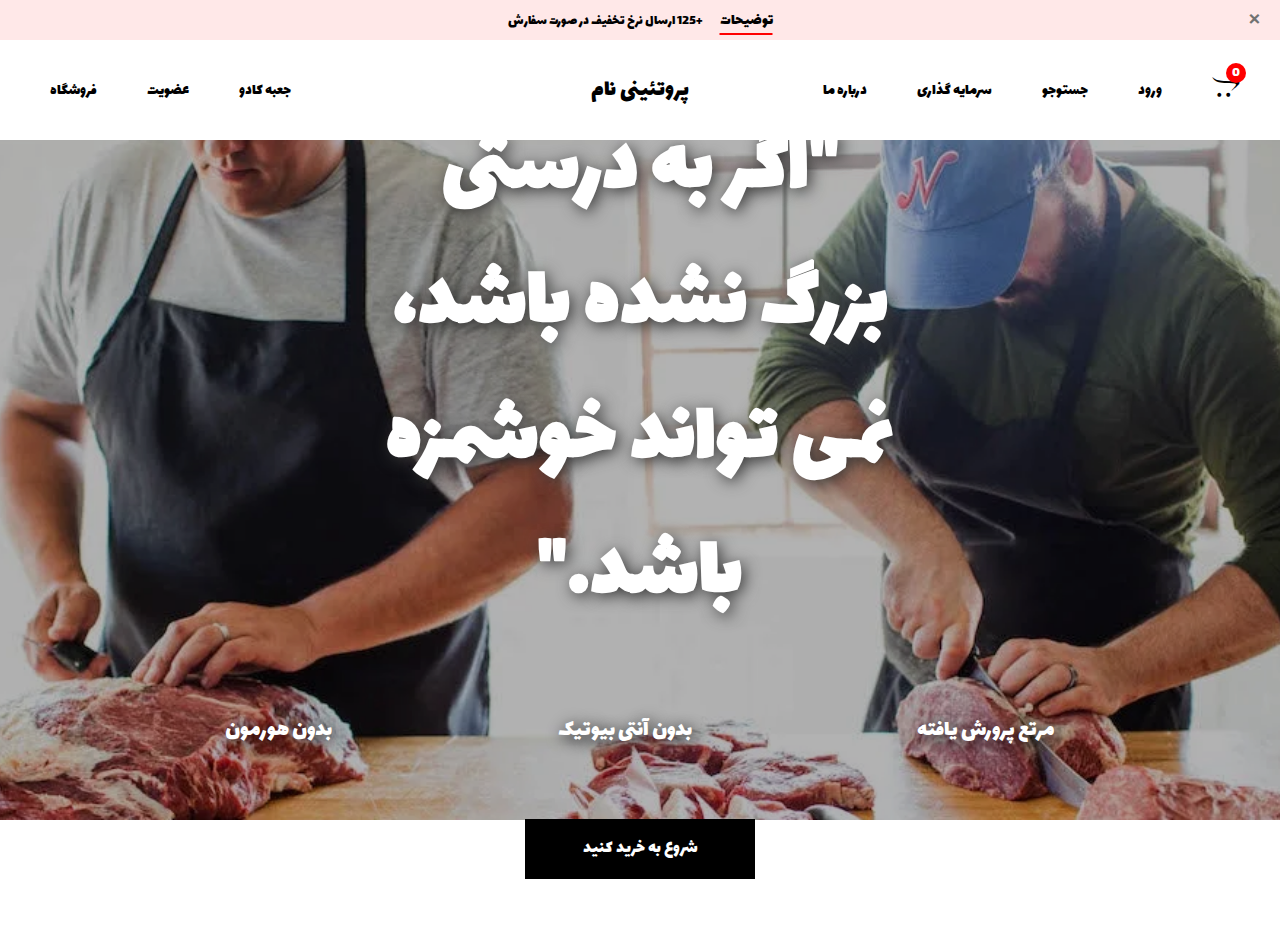
==== index.html @ 8d4c8fa5 "menu update" ====
<!DOCTYPE html>
<html lang="fa" dir="rtl">
<head>
    <meta charset="UTF-8">
    <meta name="viewport" content="width=device-width, initial-scale=1.0">
    <title>Document</title>
    <link rel="stylesheet" href="assest/style.css">
    <link rel="stylesheet" href="https://cdnjs.cloudflare.com/ajax/libs/font-awesome/6.7.2/css/all.min.css" integrity="sha512-Evv84Mr4kqVGRNSgIGL/F/aIDqQb7xQ2vcrdIwxfjThSH8CSR7PBEakCr51Ck+w+/U6swU2Im1vVX0SVk9ABhg==" crossorigin="anonymous" referrerpolicy="no-referrer" />
    <link rel="stylesheet" href="./assest/style-mobile.css">
    <link rel="stylesheet" href="./assest/style-tablet.css">
</head>
<body>
    <div class="side-nav">
        <div class="side-top">
            <div class="search-top">
                <!-- <input id="side-search" type="search" placeholder=""> -->
                <h1 id="search-text">چگونه می توانیم کمک کنیم?</h1>
            </div>
            <div class="search-bottom">
                <p>برای شروع جستجوی خود تایپ کنید</p>
            </div>
        </div>
        <div class="side-bottom">
            <div class="side-title">
                <p>فروشگاه</p>
            </div>
            <div class="side-category">
                <div class="side-category-card">
                    <img src="img/cow.jpg" alt="">
                    <h3>گوشت</h3>
                </div>
                <div class="side-category-card">
                    <img src="img/images.jpg" alt="">
                    <h3>مرغ</h3>
                </div>
                <div class="side-category-card">
                    <img style="width: 50%;height: 55%;" src="img/bold-black-swine-minimalistic-pig-face-icon-vector.jpg" alt="">
                    <h3>گوشت خوک</h3>
                </div>
                <div class="side-category-card">
                    <img style="width: 75%;height: 55%;" src="img/Market_Mobile.webp" alt="">
                    <h3>مغازه</h3>
                </div>
            </div>
            <div class="side-item-parent">
                <div class="side-item">عضویت</div>
                <div class="side-item">جعبه کادو</div>
                <div class="side-item">درباره ما</div>
                <div class="side-item">سرمایه گذاری</div>
                <div class="side-item">داستان ما</div>
                <div style="margin-bottom: 60px;" class="side-item">ورود</div>
            </div>
        </div>
    </div>
    <header>
        <div class="header-close">
            &times;
        </div>
        <div class="header-text">
            <p><span class="header-detail">توضیحات</span> &nbsp;  +125 ارسال نرخ تخفیف در صورت سفارش </p>
        </div>
    </header>
    <nav>
        <ul class="nav-item-parent nav-right">
            <li class=" nav-right-item nav-icon">
                <div class="cart-circle">
                    <p class="cart-item-numb">0</p>
                </div>
                <i class="fa-brands fa-opencart"></i>
            </li>
            <li class="nav-item nav-right-item">ورود</li>
            <li class="nav-item nav-right-item">جستوجو</li>
            <li class="nav-item nav-right-item">سرمایه گذاری</li>
            <li class="nav-item nav-right-item">درباره ما</li>
        </ul>
        <ul class="nav-item-parent nav-center">
            <li>
                <h2>
                    <a id="nav-logo" href="#">پروتئینی نام</a>
                </h2>
            </li>
        </ul>
        <ul class="nav-item-parent nav-left">
            <li class="nav-item nav-left-item">جعبه کادو</li>
            <li class="nav-item nav-left-item">عضویت</li>
            <li class="nav-item nav-left-item">فروشگاه</li>
            <li class="nav-bar">
                <i class="open-bar fa-solid fa-bars"></i>
                <i class="close-bar fa-solid fa-xmark"></i>
            </li>
        </ul>
    </nav>
    <main>
        <section class="main-page">
            <div class="main-background">
                <img id="main-img" src="img/main.png" alt="">
            </div>
            <div class="main-text">
                <div class="main-title">
                    <h1>
                        "اگر به درستی بزرگ نشده باشد، نمی تواند خوشمزه باشد."
                    </h1>
                </div>
                <div class="main-detail">
                    <p>مرتع پرورش یافته</p>
                    <p>بدون آنتی بیوتیک</p>
                    <p>بدون هورمون</p>
                </div>
                <div class="main-button">
                    <button id="main-btn" type="button">شروع به خرید کنید</button>
                </div>
            </div>
        </section>
    </main>

    <script src="assest/script.js"></script>
</body>
</html>
---- assest/style.css ----
@font-face{
    font-family: b-yekan;
    src: url(../Lalezar-Font/TTF/Lalezar-Regular.ttf);
}
:root{
    --back-color:#fff;
    --black-color:#000;
    --dark-text:#333;
    --gray-color:#727272;
}
*{
    padding: 0;
    margin: 0;
    box-sizing: border-box;
    font-family: b-yekan;
}
header{
    width: 100%;
    background-color: #ffe8e8;
    height: 40px;
    display: flex;
    /* justify-content: center; */
    align-items: center;
    position: relative;
    position: fixed;
    z-index: 999999;
}
.header-text{
    position: absolute;
    left: 50%;  
    translate: -50%;
    
    /* display: flex;
    gap: 50px; */
}
.header-text p{
    font-size: 14px;
    color: var(--black-color);
}
.header-detail{
    height: 100%;
    border-bottom: 2px solid #ff0000;
    cursor: pointer;
    font-size: 16px;
    margin-left: 10px;
}
.header-close{
    position: absolute;
    right: 20px;
    cursor: pointer;
    font-size: 22px;
    color: var(--gray-color);
}
nav{
    display: flex;
    /* justify-content: space-between; */
    align-items: center;
    height: 100px;
    width: 100%;
    background-color: var(--back-color);
    /* padding: 0 50px; */
    position: relative;
    /* background-color: #000; */
    position: fixed;
    margin-top: 40px;
    z-index: 99999;
}
li{
    list-style: none;
}
a{
    text-decoration: none;
}
.nav-item-parent{
    display: flex;
    gap: 50px;
    align-items: center;
}
.nav-right{
    position: absolute;
    right: 40px;
}
.nav-icon{
    font-size: 22px;
    position: relative;
}
#nav-logo{
    color: #000;
    font-weight: 400;
}
.nav-left{
    position: absolute;
    left: 50px;
}
.nav-center{
    position: absolute;
    left: 50%;
    transform: translateX(-50%);
}
.nav-item{
    cursor: pointer;
    transition: all .2s;
}
.nav-item:hover{
    color: var(--gray-color);
}
.cart-circle{
    width: 20px;
    height: 20px;
    border-radius: 50%;
    background-color: #ff0000;
    position: absolute;
    top: -10px;
    right: -6px;
    /* position: relative; */
    color: var(--back-color);
    font-size: 14px;
}
.cart-item-numb{
    position: absolute;
    top: 50%;
    left: 50%;
    translate: -50% -50%;
}
.nav-bar{
    display: none;
}
main{
    width: 100%;
    position: relative;
    top: 140px;
}
main.active{
    display: none;
}
.main-page{
    width: 100%;
    height: 700px;
    position: relative;
    display: flex;
    justify-content: center;
    align-items: center;
    /* height: 100%; */
}
.main-background{
    width: 100%;
    height: 800px;
    position: absolute;
    top: 0;
    z-index: -1;
}
#main-img{
    width: 100%;
    height: 85%;
    object-fit: cover;
    filter: brightness(70%);
}
.main-text{
    display: flex;
    flex-direction: column;
    gap: 70px;
    /* height: 100%; */
    width: 100%;
    align-items: center;
    justify-content: center;
    /* background-color: #000; */
    /* position: absolute;
    top: 50%;
    left: 50%;
    translate: -50% -50%; */
    color: var(--back-color);
    
}
.main-title{
    font-size: 43px;
    width: 40%;
    text-align: center;
    text-shadow : 3px 3px 16px #383838;
}
.main-detail{
    display: flex;
    width: 100%;
    justify-content: space-evenly;
    font-size: 23px;
}
.main-detail p{
    text-shadow : 3px 3px 16px #000;
}
#main-btn{
    width: 230px;
    height: 60px;
    font-size: 18px;
    color: var(--back-color);
    background-color: var(--black-color);
    border: none;
    cursor: pointer;
    transition: all .4s;
}
#main-btn:hover{
    background-color: var(--back-color);
    color: var(--black-color);
    border: 1px solid var(--black-color);
}
.side-nav{
    display: none;
}
.ss{
    height: 1000px;
    width: 100%;
    background-color: #000;
}
---- assest/style-mobile.css ----
:root{
    --back-color:#fff;
    --black-color:#000;
    --dark-text:#333;
    --gray-color:#727272;
}
@media(max-width:768px){
    nav{
        height: 60px !important;
        margin-top: 30px;  
    }
    .nav-item{
        display: none;
    }
    .nav-right{
        right: 20px;
    }
    .nav-left{
        left: 20px;
    }
    .nav-bar{
        font-size: 22px;
        display: block;
    }
    .close-bar{
        display: none;
    }
    .close-bar.active{
        display: block;
    }
    .open-bar.active{
        display: none;
    }
    header{
        height: 30px;
    }
    .header-close{
        display: none;
    }
    .header-text{
        width: 100%;
        display: flex;
        justify-content: center;
    }
    .header-text p{
        font-size: 12px;
    }
    .header-detail{
        font-size: 14px;
    }
    main{
        top: 90px !important;
    }
    .main-text{
        gap: 20px !important;
    }
    .main-title{
        font-size: 28px !important;
        width: 90%;
    }
    .main-detail{
        font-size: 18px;
        flex-direction: column;
        align-items: center;
        gap: 30px;
    }
    .main-page{
        height: 550px !important;
    }
    .main-background{
        height: 700px !important;
    }
    #main-btn{
        width: 320px;
    }
    .side-nav{
        display: flex;
        flex-direction: column;
        width: 100%;
        /* height: 100px; */
        background-color: var(--back-color);
        position: absolute;
        top: 90px;
        left: 0;
        z-index: 99999;
        align-items: center;
        overflow: auto;
        animation: side-nav-animation .7s ease-in-out;
        display: none;
    }
    .side-nav.active{
        display: flex;
    }
    @keyframes side-nav-animation {
        from{
            left: -100%;
            opacity: 0;
        }
    }
    .side-top{
        height: 100px;
        width: 100%;
        display: flex;
        flex-direction: column;
        align-items: center;
        background-color:  #fef4f4;
        /* position: relative; */
        padding-bottom: 10px;
    }
    .search-top{
        /* position: relative; */
        height: 100%;
        width: 100%;
        display: flex;
        flex-direction: column;
        justify-content: center;
        align-items: center;
    }
    #search-text{
        color: #ff0000;
        font-size: 28px;
    }
    #side-search{
        width: 100%;
        /* position: absolute; */
        height: 35px;
        padding: 0 20px;
        background-color: transparent;
        border: 1px solid #ddcbcb;
        border-radius: 10px;
        outline: none;
        /* display: flex;
        justify-content: center; */
        /* color: #ff0000; */
    }
    .side-bottom{
        width: 100%;
        display: flex;
        flex-direction: column;
        align-items: center;
    }
    .side-title{
        width: 100%;
        height: 70px;
        display: flex;
        justify-content: center;
        align-items: center;
    }
    .side-title p:hover{
        color: var(--gray-color);
        transition: all .2s;
    }
    .side-category{
        width: 90%;
        display: flex;
        flex-wrap: wrap;
        gap: 5px;
    }
    .side-category-card{
        width: 49%;
        height: 180px;
        background-color: #fef4f4;
        display: flex;
        flex-direction: column;
        align-items: center;
        justify-content: space-between;
        padding: 20px 0px;
    }
    .side-category-card img{
        width: 100%;
        height: 90%;
        mix-blend-mode: multiply;
    }
    .side-category-card h3{
        color: #ff0000;
    }
    .side-item-parent{
        display: flex;
        flex-direction: column;
        width: 100%;
        align-items: center;
    }
    .side-item{
        width: 100%;
        display: flex;
        justify-content: center;
        align-items: center;
        height: 70px;
        border-bottom: 1px solid #c1c1c1;
        transition: all .3s;
    }
    .side-item:hover{
        color: var(--gray-color);
    }
}
---- assest/style-tablet.css ----
:root{
    --back-color:#fff;
    --black-color:#000;
    --dark-text:#333;
    --gray-color:#727272;
}
@media(max-width:992px){
    .nav-item{
        display: none;
    }
    .nav-right{
        right: 20px;
    }
    .nav-left{
        left: 20px;
    }
    .nav-bar{
        font-size: 22px;
        display: block;
    }
    .close-bar{
        display: none;
    }
    .header-close{
        display: none;
    }
    .header-text{
        width: 100%;
        display: flex;
        justify-content: center;
    }
    nav{
        height: 80px;
        margin-top: 30px;  
    }
    header{
        height: 30px;
    }
    main{
        top: 110px;
    }
    .main-text{
        gap: 40px;
    }
    .main-title{
        font-size: 32px;
        width: 90%;
    }
    .main-detail{
        font-size: 18px;
        flex-direction: column;
        align-items: center;
        gap: 30px;
    }
    .main-page{
        height: 900px;
    }
    .main-background{
        height: 1050px;
    }
}
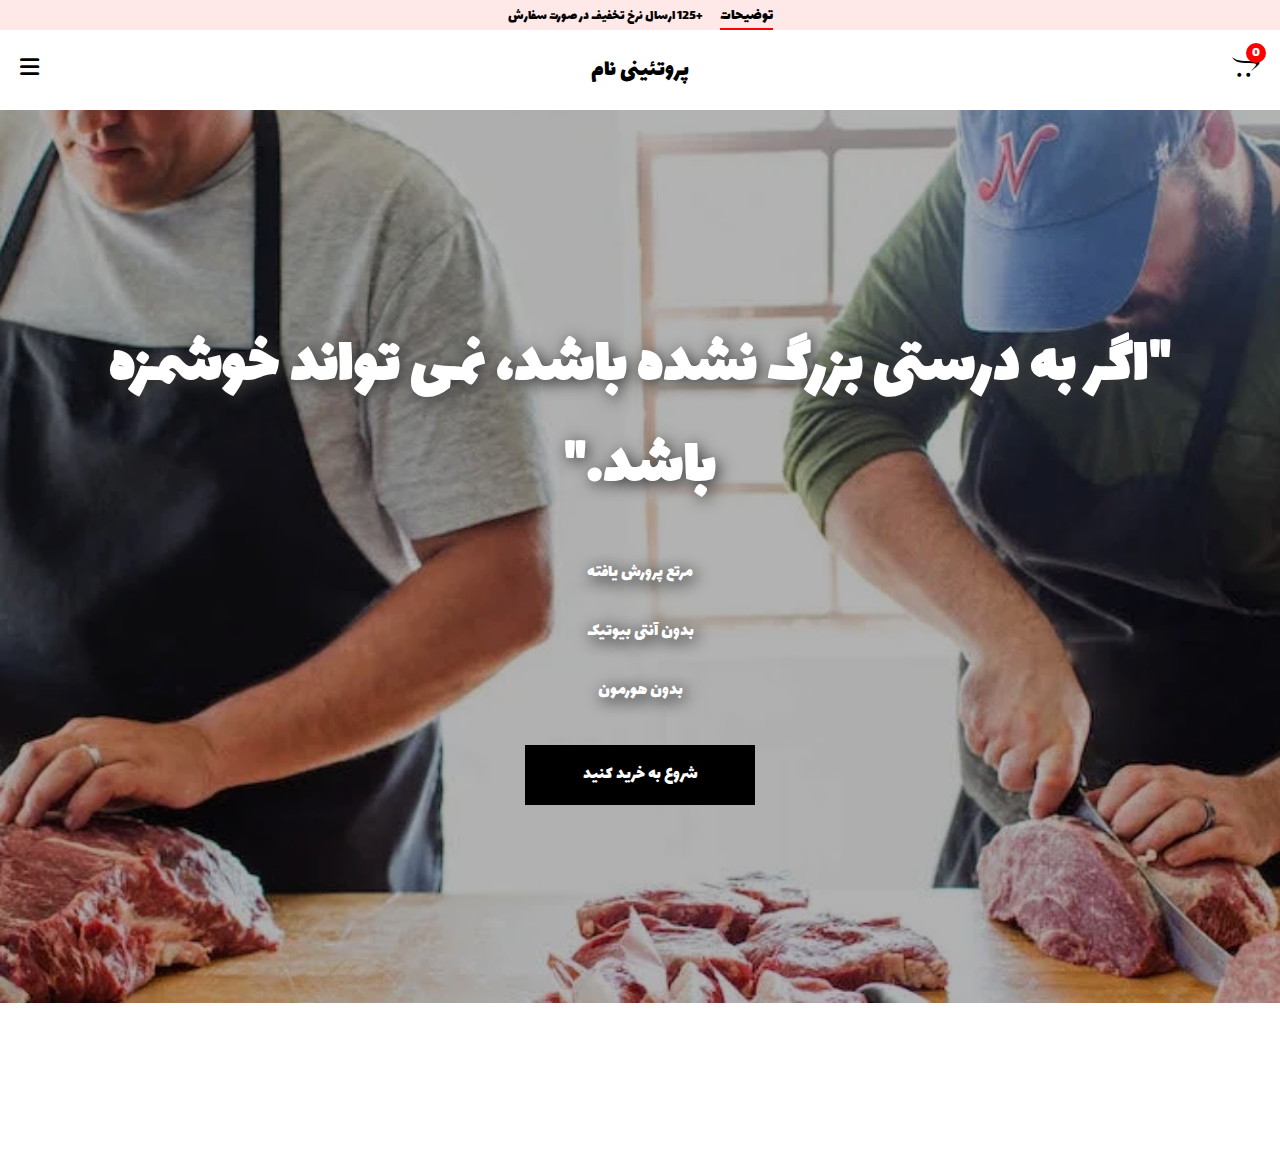
==== commit e9cb84b1: "Update index.html" ====
--- a/index.html
+++ b/index.html
@@ -8,6 +8,7 @@
     <link rel="stylesheet" href="https://cdnjs.cloudflare.com/ajax/libs/font-awesome/6.7.2/css/all.min.css" integrity="sha512-Evv84Mr4kqVGRNSgIGL/F/aIDqQb7xQ2vcrdIwxfjThSH8CSR7PBEakCr51Ck+w+/U6swU2Im1vVX0SVk9ABhg==" crossorigin="anonymous" referrerpolicy="no-referrer" />
     <link rel="stylesheet" href="./assest/style-mobile.css">
     <link rel="stylesheet" href="./assest/style-tablet.css">
+    
 </head>
 <body>
     <div class="side-nav">
@@ -34,11 +35,11 @@
                     <h3>مرغ</h3>
                 </div>
                 <div class="side-category-card">
-                    <img style="width: 50%;height: 55%;" src="img/bold-black-swine-minimalistic-pig-face-icon-vector.jpg" alt="">
+                    <img id="pig-img" src="img/bold-black-swine-minimalistic-pig-face-icon-vector.jpg" alt="">
                     <h3>گوشت خوک</h3>
                 </div>
                 <div class="side-category-card">
-                    <img style="width: 75%;height: 55%;" src="img/Market_Mobile.webp" alt="">
+                    <img id="shop-img" src="img/Market_Mobile.webp" alt="">
                     <h3>مغازه</h3>
                 </div>
             </div>
@@ -114,5 +115,6 @@
     </main>
 
     <script src="assest/script.js"></script>
+    
 </body>
 </html>--- a/assest/style-mobile.css
+++ b/assest/style-mobile.css
@@ -85,18 +85,18 @@
         z-index: 99999;
         align-items: center;
         overflow: auto;
-        animation: side-nav-animation .7s ease-in-out;
+        /* animation: side-nav-animation .7s ease-in-out; */
         display: none;
     }
     .side-nav.active{
         display: flex;
     }
-    @keyframes side-nav-animation {
+    /* @keyframes side-nav-animation {
         from{
             left: -100%;
             opacity: 0;
         }
-    }
+    } */
     .side-top{
         height: 100px;
         width: 100%;
@@ -167,9 +167,17 @@
         padding: 20px 0px;
     }
     .side-category-card img{
-        width: 100%;
-        height: 90%;
+        width: 100% !important;
+        height: 90% !important;
         mix-blend-mode: multiply;
+    }
+    #shop-img{
+        width: 75% !important;
+        height: 55% !important;
+    }
+    #pig-img{
+        width: 50% !important;
+        height: 55% !important;
     }
     .side-category-card h3{
         color: #ff0000;
--- a/assest/style-tablet.css
+++ b/assest/style-tablet.css
@@ -4,7 +4,7 @@
     --dark-text:#333;
     --gray-color:#727272;
 }
-@media(max-width:992px){
+@media(max-width:1280px){
     .nav-item{
         display: none;
     }
@@ -58,4 +58,131 @@
     .main-background{
         height: 1050px;
     }
+    .side-nav{
+        display: flex;
+        flex-direction: column;
+        width: 100%;
+        /* height: 100px; */
+        background-color: var(--back-color);
+        position: absolute;
+        top: 90px;
+        left: 0;
+        z-index: 99999;
+        align-items: center;
+        overflow: auto;
+        /* animation: side-nav-animation .7s ease-in-out; */
+        display: none;
+    }
+    .side-nav.active{
+        display: flex;
+    }
+    /* @keyframes side-nav-animation {
+        from{
+            left: -100%;
+            opacity: 0;
+        }
+    } */
+    .side-top{
+        height: 120px;
+        width: 100%;
+        display: flex;
+        flex-direction: column;
+        align-items: center;
+        background-color:  #fef4f4;
+        /* position: relative; */
+        padding-bottom: 10px;
+    }
+    .search-top{
+        /* position: relative; */
+        height: 100%;
+        width: 100%;
+        display: flex;
+        flex-direction: column;
+        justify-content: center;
+        align-items: center;
+    }
+    #search-text{
+        color: #ff0000;
+        font-size: 28px;
+    }
+    #side-search{
+        width: 100%;
+        /* position: absolute; */
+        height: 35px;
+        padding: 0 20px;
+        background-color: transparent;
+        border: 1px solid #ddcbcb;
+        border-radius: 10px;
+        outline: none;
+        /* display: flex;
+        justify-content: center; */
+        /* color: #ff0000; */
+    }
+    .side-bottom{
+        width: 100%;
+        display: flex;
+        flex-direction: column;
+        align-items: center;
+    }
+    .side-title{
+        width: 100%;
+        height: 70px;
+        display: flex;
+        justify-content: center;
+        align-items: center;
+    }
+    .side-title p:hover{
+        color: var(--gray-color);
+        transition: all .2s;
+    }
+    .side-category{
+        width: 97%;
+        display: flex;
+        flex-wrap: wrap;
+        gap: 5px;
+    }
+    .side-category-card{
+        width: 49%;
+        height: 180px;
+        background-color: #fef4f4;
+        display: flex;
+        flex-direction: column;
+        align-items: center;
+        justify-content: space-between;
+        padding: 20px 0px;
+    }
+    .side-category-card img{
+        width: 40%;
+        height: 85%;
+        mix-blend-mode: multiply;
+    }
+    #shop-img{
+        width: 40%;
+        height: 65%;
+    }
+    #pig-img{
+        width: 20%;
+        height: 55%;
+    }
+    .side-category-card h3{
+        color: #ff0000;
+    }
+    .side-item-parent{
+        display: flex;
+        flex-direction: column;
+        width: 100%;
+        align-items: center;
+    }
+    .side-item{
+        width: 100%;
+        display: flex;
+        justify-content: center;
+        align-items: center;
+        height: 70px;
+        border-bottom: 1px solid #c1c1c1;
+        transition: all .3s;
+    }
+    .side-item:hover{
+        color: var(--gray-color);
+    }
 }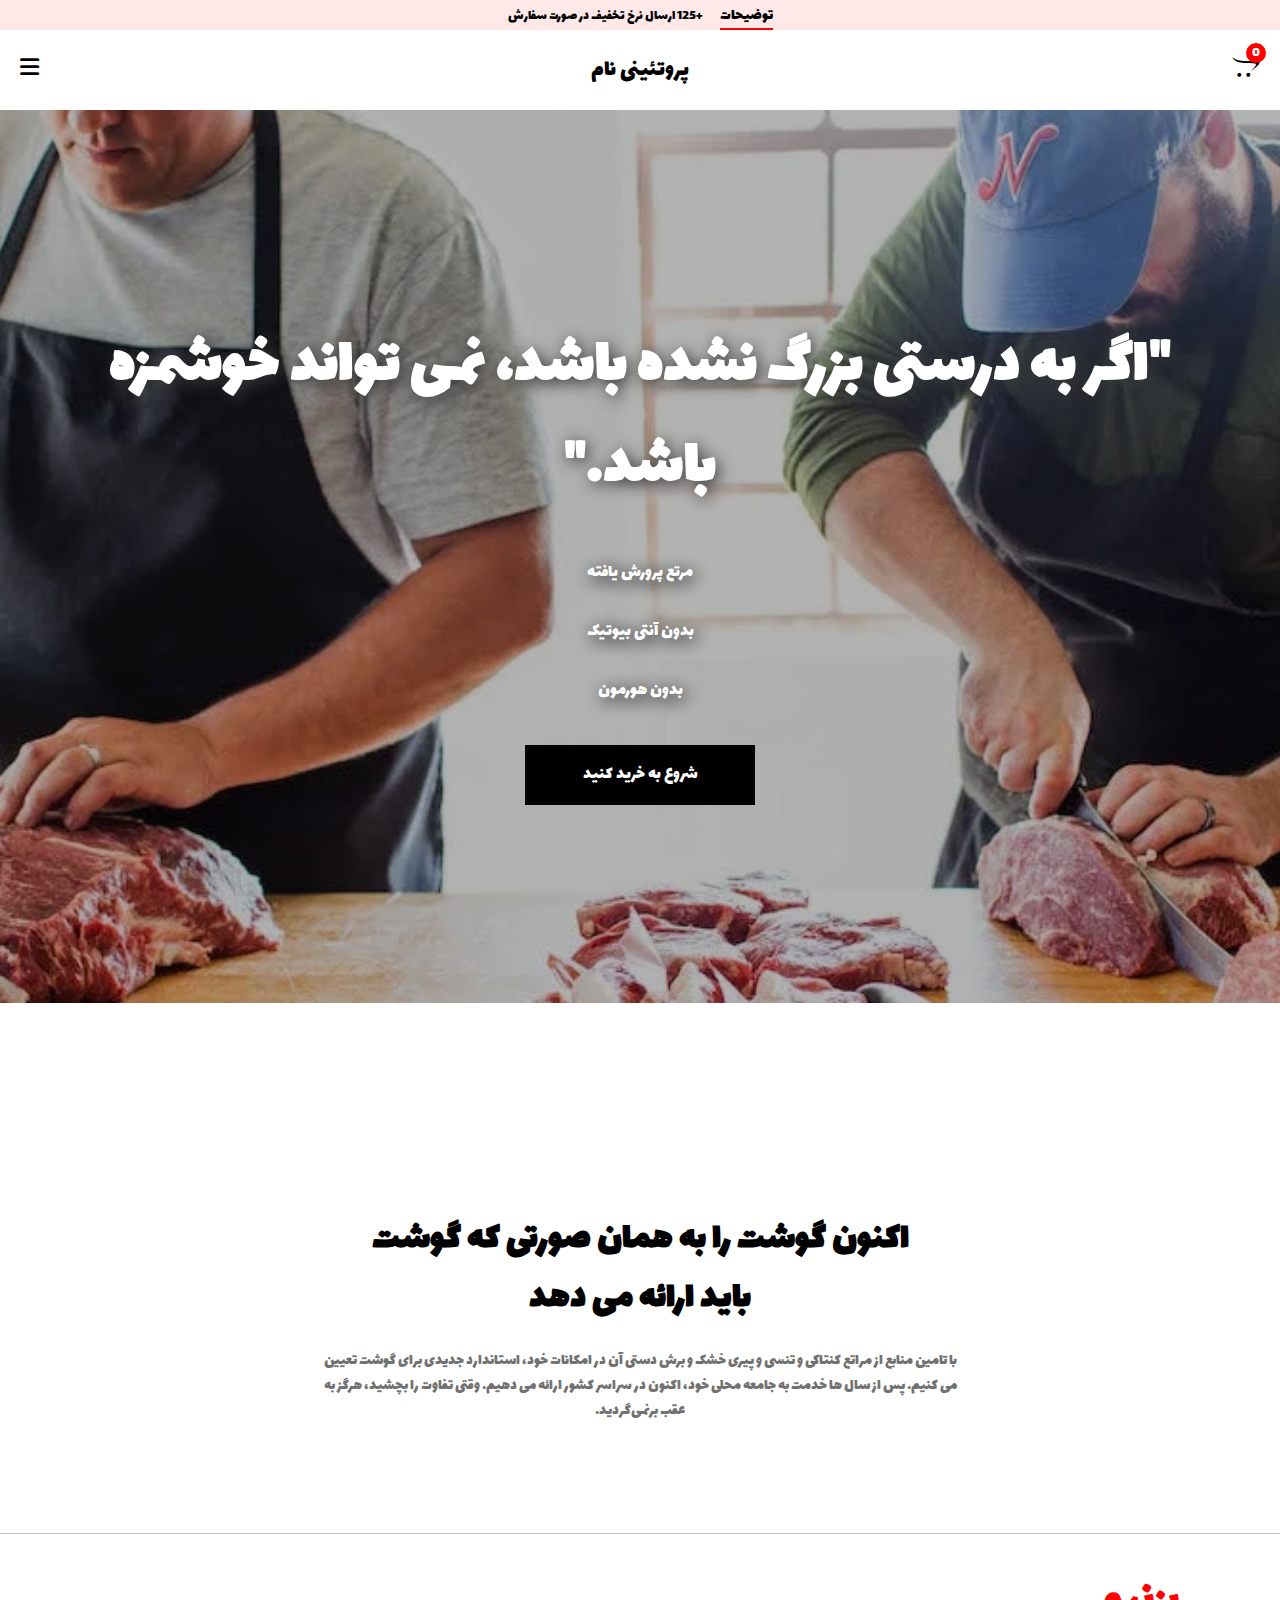
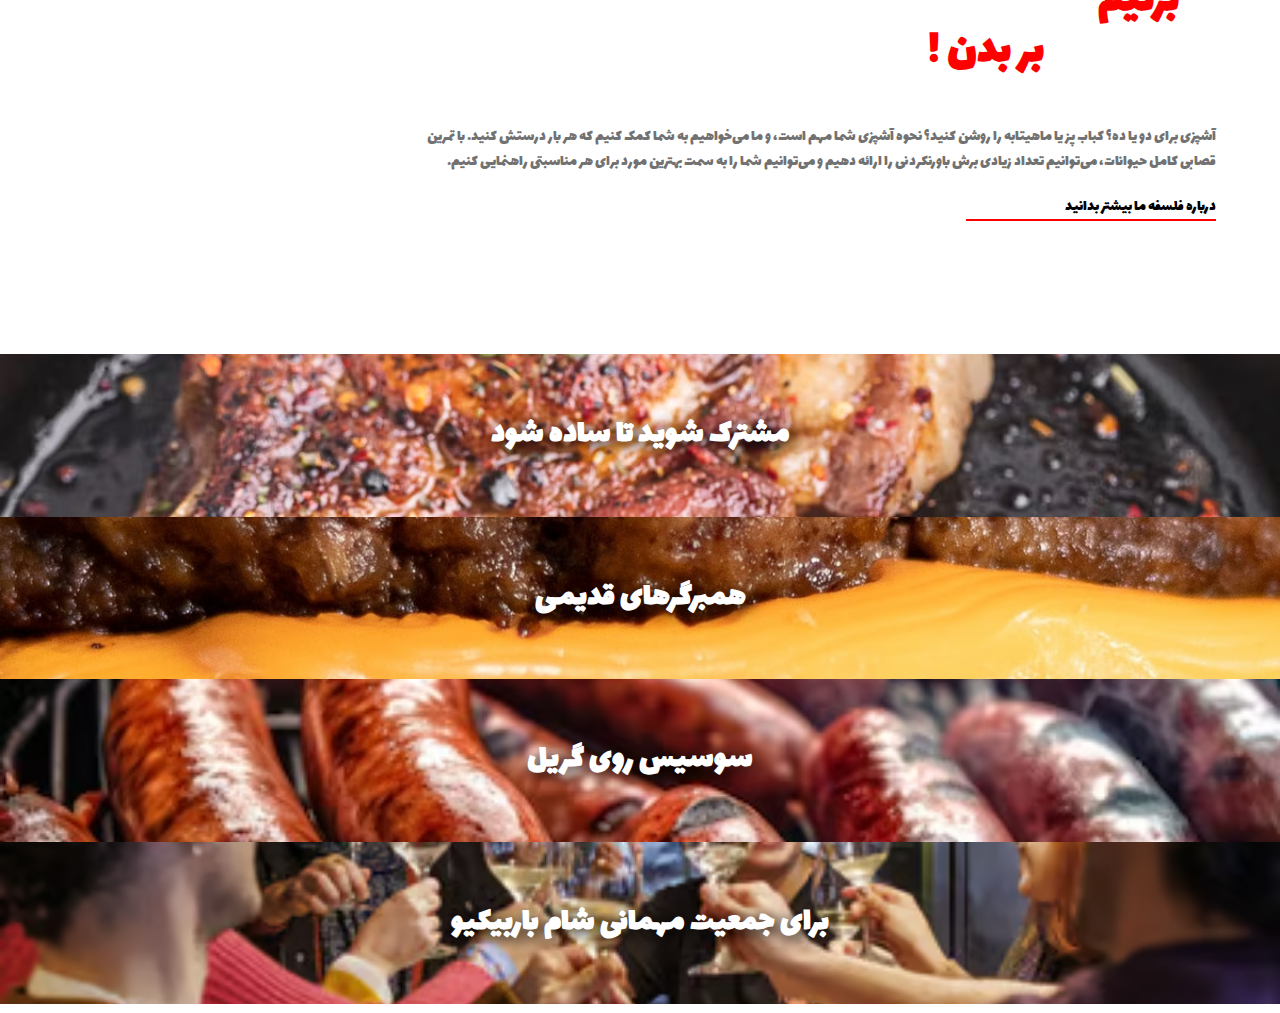
==== commit 8cf0724e: "update" ====
--- a/index.html
+++ b/index.html
@@ -112,6 +112,76 @@
                 </div>
             </div>
         </section>
+        <section class="deliver">
+            <div class="deliver-top">
+                <h1>اکنون گوشت را به همان صورتی که گوشت باید ارائه می دهد</h1>
+            </div>
+            <div class="deliver-bottom">
+                <p>با تامین منابع از مراتع کنتاکی و تنسی و پیری خشک و برش دستی آن در امکانات خود، استاندارد جدیدی برای گوشت تعیین می کنیم. پس از سال ها خدمت به جامعه محلی خود، اکنون در سراسر کشور ارائه می دهیم. وقتی تفاوت را بچشید، هرگز به عقب برنمی‌گردید.</p>
+            </div>
+        </section>
+        <section class="learn">
+            <div class="learn-parent">
+                <div class="learn-left">
+                    <h1 class="title-top">
+                        بزنیم
+                    </h1>
+                    <h1 class="title-bottom">
+                        بر بدن
+                    !</h1>
+                </div>
+                <div class="learn-right">
+                    <div class="learn-top">
+                        <p>آشپزی برای دو یا ده؟ کباب پز یا ماهیتابه را روشن کنید؟ نحوه آشپزی شما مهم است، و ما می‌خواهیم به شما کمک کنیم که هر بار درستش کنید. با تمرین قصابی کامل حیوانات، می‌توانیم تعداد زیادی برش باورنکردنی را ارائه دهیم و می‌توانیم شما را به سمت بهترین مورد برای هر مناسبتی راهنمایی کنیم.</p>
+                    </div>
+                    <div class="learn-bottom">
+                        <a href="">درباره فلسفه ما بیشتر بدانید</a>
+                    </div>
+                </div>
+                
+            </div>
+        </section>
+        <section class="category">
+            <div class="category-parent">
+                <div class="category-item category-4">
+                    <div class="category-image">
+                        <img src="img/category-4.avif" alt="">
+                    </div>
+                    <div class="category-text">
+                        <h2>برای جمعیت
+                            مهمانی شام باربیکیو</h2>
+                            <i class="fa-solid fa-arrow-right"></i>
+                    </div>
+                </div>
+                <div class="category-item category-3">
+                    <div class="category-image">
+                        <img src="img/category-3.avif" alt="">
+                    </div>
+                    <div class="category-text">
+                        <h2>سوسیس روی گریل</h2>
+                        <i class="fa-solid fa-arrow-right"></i>
+                    </div>
+                </div>
+                <div class="category-item category-2">
+                    <div class="category-image">
+                        <img src="img/category-2.avif" alt="">
+                    </div>
+                    <div class="category-text">
+                        <h2>همبرگرهای قدیمی</h2>
+                        <i class="fa-solid fa-arrow-right"></i>
+                    </div>
+                </div>
+                <div class="category-item category-1">
+                    <div class="category-image">
+                        <img src="img/category-1.jpg" alt="">
+                    </div>
+                    <div class="category-text">
+                        <h2>مشترک شوید تا ساده شود</h2>
+                        <i class="fa-solid fa-arrow-right"></i>
+                    </div>
+                </div>
+            </div>
+        </section>
     </main>
 
     <script src="assest/script.js"></script>
--- a/assest/style.css
+++ b/assest/style.css
@@ -129,6 +129,9 @@
     width: 100%;
     position: relative;
     top: 140px;
+    display: flex;
+    flex-direction: column;
+    align-items: center;
 }
 main.active{
     display: none;
@@ -208,4 +211,147 @@
     height: 1000px;
     width: 100%;
     background-color: #000;
+}
+.deliver{
+    width: 55%;
+    /* background-color: #000; */
+    display: flex;
+    flex-direction: column;
+    align-items: center;
+    text-align: center;
+    gap: 20px;
+    margin-top: 200px;
+    padding-bottom: 110px;
+    border-bottom: 1px solid #c1c1c1;
+}
+.deliver-top{
+    width: 40%;
+    font-size: 19px;
+}
+.deliver-bottom{
+    color: var(--gray-color);
+    width: 60%;
+}
+.learn{
+    width: 100%;
+    height: 420px;
+    /* background-color: #000; */
+    display: flex;
+    justify-content: center;
+}
+.learn-parent{
+    width: 60%;
+    display: flex;
+}
+.learn-left{
+    width: 50%;
+    display: flex;
+    align-items: center;
+    justify-content: center;
+    flex-direction: column;
+    position: relative;
+    color: #ff0000;
+}
+.title-top{
+    position: absolute;
+    top: 40%;
+    left: 60%;
+    translate: -60% -40%;
+    font-size: 82px;
+}
+.title-bottom{
+    position: absolute;
+    top: 60%;
+    left: 40%;
+    translate: -40% -40%;
+    font-size: 82px;
+}
+.learn-right{
+    width: 50%;
+    display: flex;
+    /* align-items: center; */
+    justify-content: center;
+    flex-direction: column;
+    padding-top: 120px;
+    gap: 20px;
+}
+.learn-top{
+    color: var(--gray-color);
+}
+.learn-bottom{
+    border-bottom: 2px solid #ff0000;
+    width: 30%;
+}
+.learn-bottom a{
+    color: #000;
+}
+.learn-bottom a:hover{
+    color: var(--gray-color);
+}
+.category{
+    width: 100%;
+    height: 650px;
+}
+.category-parent{
+    width: 100%;
+    height: 100%;
+    display: flex;
+    position: relative;
+}
+.category-item{
+    width: 25%;
+    height: 100%;
+    position: absolute;
+    transition: all .3s;
+    display: flex;
+    justify-content: center;
+    align-items: center;
+}
+.category-1{
+    left: 0;
+}
+.category-2{
+    left: 25%;    
+}
+.category-3{
+    left: 50%;    
+}
+.category-4{
+    left: 75%;    
+}
+.category-item:hover{
+    width: 26%;
+}
+.category-item:hover .category-text i{
+    display: block;
+}
+.category-image{
+    width: 100%;
+    height: 100%;
+    position: absolute;
+    z-index: -1;
+}
+.category-image img{
+    width: 100%;
+    height: 100%;
+    object-fit: fill;
+}
+.category-text{
+    color: var(--back-color);
+    text-shadow : 3px 3px 16px #000;
+    font-size: 22px;
+    width: 60%;
+    text-align: center;
+    line-height: 30px;
+    position: relative;
+    height: 100%;
+    display: flex;
+    flex-direction: column;
+    align-items: center;
+    justify-content: center;
+}
+.category-text i{
+    display: none;
+    position: absolute;
+    bottom: 20px;
 }--- a/assest/style-mobile.css
+++ b/assest/style-mobile.css
@@ -200,4 +200,85 @@
     .side-item:hover{
         color: var(--gray-color);
     }
+    .deliver{
+        width: 100%;
+    }
+    .deliver-top{
+        width: 80% !important;
+        font-size: 17px !important;
+    }
+    .deliver-bottom{
+        width: 90% !important;
+    }
+    /* .learn{
+        height: 700px;
+    } */
+    .learn-parent{
+        flex-direction: column;
+        width: 90%;
+        align-items: start;
+        gap: 20px;
+    }
+    .learn-left{
+        width: 50% !important;
+        /* background-color: #000 !important; */
+        /* z-index: 9999999999; */
+        height: 170px;
+    }
+    .learn-right{
+        width: 100% !important;
+        padding-top: 0;
+    }
+    .title-bottom{
+        font-size: 45px;
+        left: 30%;
+        top: 65%;
+        /* top: 50px;
+        left: 50px;
+        position: absolute; */
+    }
+    .title-top{
+        font-size: 45px;
+        left: 80%;
+        top: 35%;
+        /* top: 20px;
+        left:200px;
+        translate: 0 0;
+        position: static; */
+    }
+    .learn-bottom{
+        width: 45% !important;
+    }
+    .category-parent{
+        flex-direction: column;
+    }
+    .category-item{
+        width: 100%;
+        height: 25%;
+    }
+    .category-1{
+        left: 0;
+        top: 0;
+    }
+    .category-2{
+        left: 0;   
+        top: 25%; 
+    }
+    .category-3{
+        left: 0; 
+        top: 50%;   
+    }
+    .category-4{
+        left: 0; 
+        top: 75%;   
+    }
+    .category-image img{
+        object-fit: cover;
+    }
+    .category-item:hover{
+        width: 100%;
+    }
+    .category-item:hover .category-text i{
+        display: block;
+    }
 }--- a/assest/style-tablet.css
+++ b/assest/style-tablet.css
@@ -185,4 +185,81 @@
     .side-item:hover{
         color: var(--gray-color);
     }
+    .deliver{
+        width: 100%;
+    }
+    .deliver-top{
+        width: 45%;
+    }
+    .deliver-bottom{
+        width: 50%;
+    }
+    .learn-parent{
+        flex-direction: column;
+        width: 90%;
+        align-items: start;
+        gap: 20px;
+    }
+    .learn-left{
+        width: 30%;
+        /* background-color: #000 !important; */
+        /* z-index: 9999999999; */
+        height: 170px;
+    }
+    .learn-right{
+        width: 70%;
+        padding-top: 0;
+    }
+    .title-bottom{
+        font-size: 45px;
+        left: 30%;
+        top: 65%;
+        /* top: 50px;
+        left: 50px;
+        position: absolute; */
+    }
+    .title-top{
+        font-size: 45px;
+        left: 80%;
+        top: 35%;
+        /* top: 20px;
+        left:200px;
+        translate: 0 0;
+        position: static; */
+    }
+    .learn-bottom{
+        width: 31%;
+    }
+    .category-parent{
+        flex-direction: column;
+    }
+    .category-item{
+        width: 100%;
+        height: 25%;
+    }
+    .category-1{
+        left: 0;
+        top: 0;
+    }
+    .category-2{
+        left: 0;   
+        top: 25%; 
+    }
+    .category-3{
+        left: 0; 
+        top: 50%;   
+    }
+    .category-4{
+        left: 0; 
+        top: 75%;   
+    }
+    .category-image img{
+        object-fit: cover;
+    }
+    .category-item:hover{
+        width: 100%;
+    }
+    .category-item:hover .category-text i{
+        display: block;
+    }
 }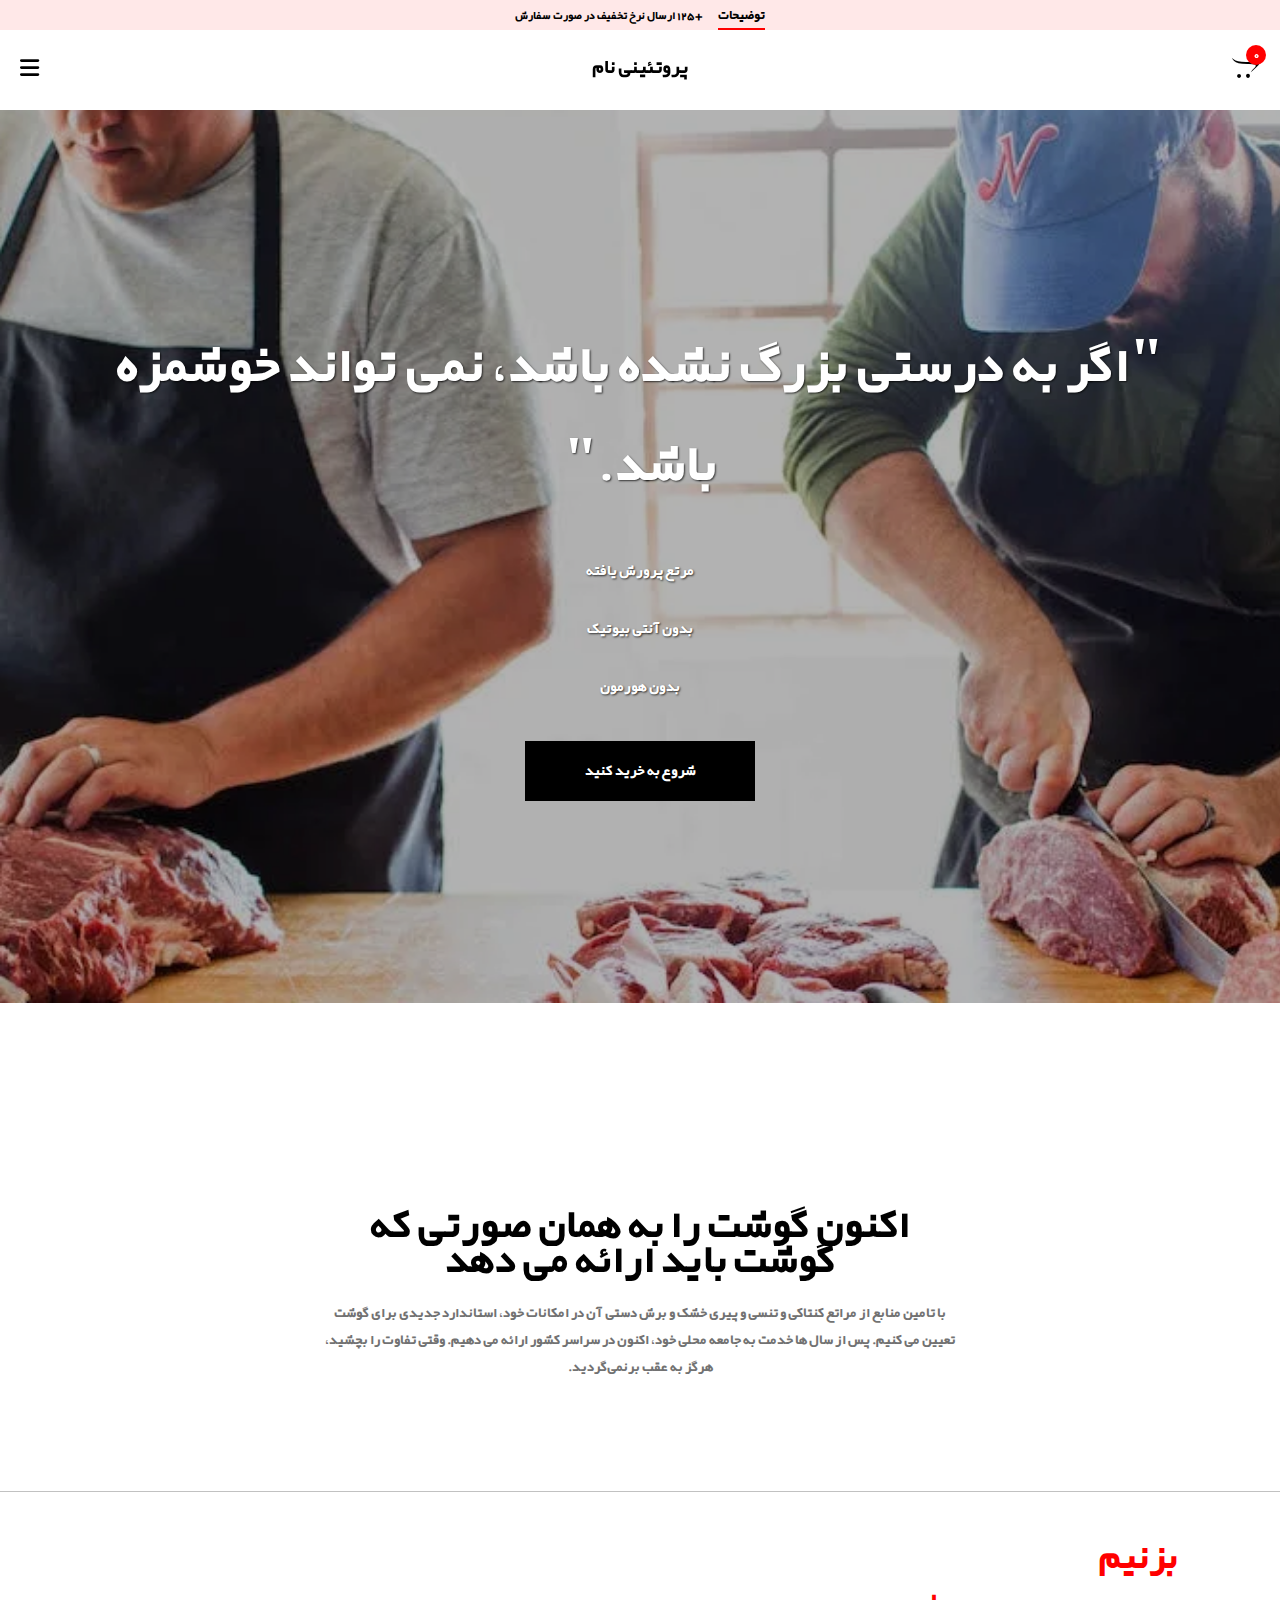
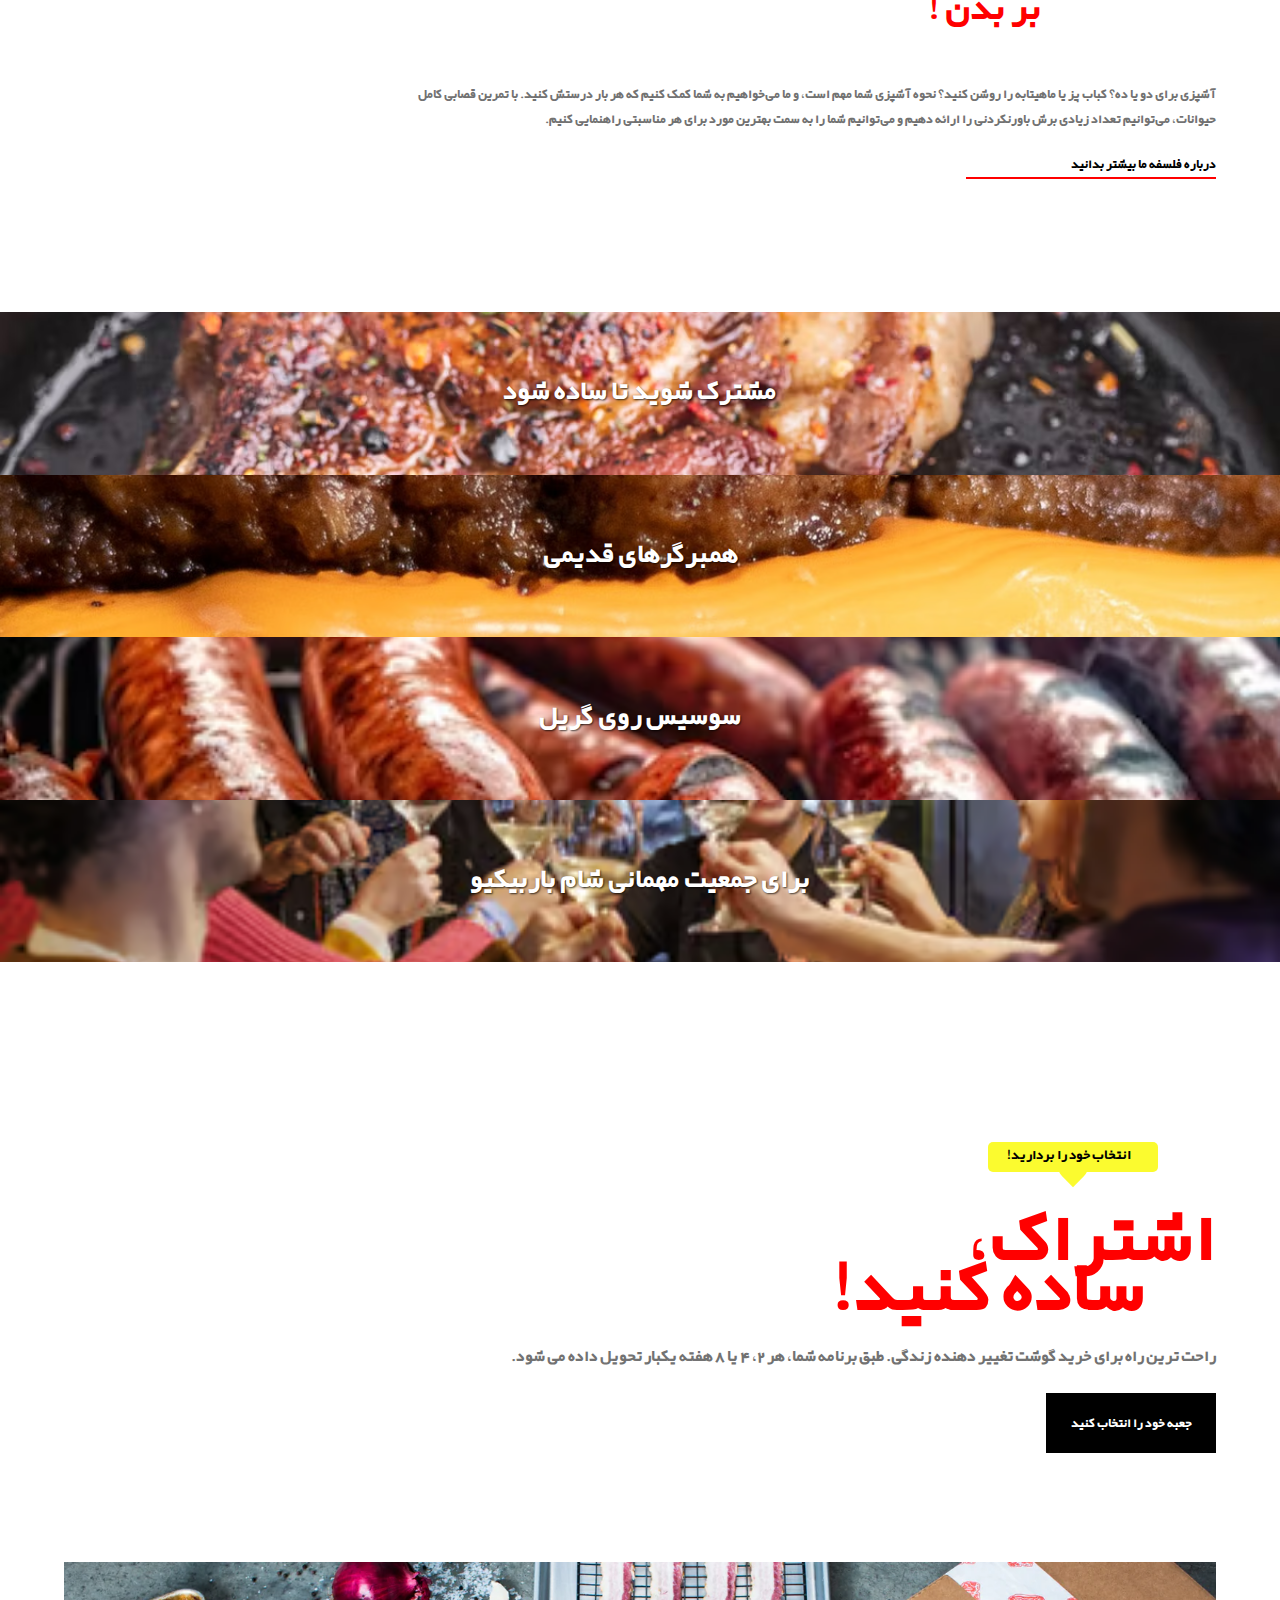
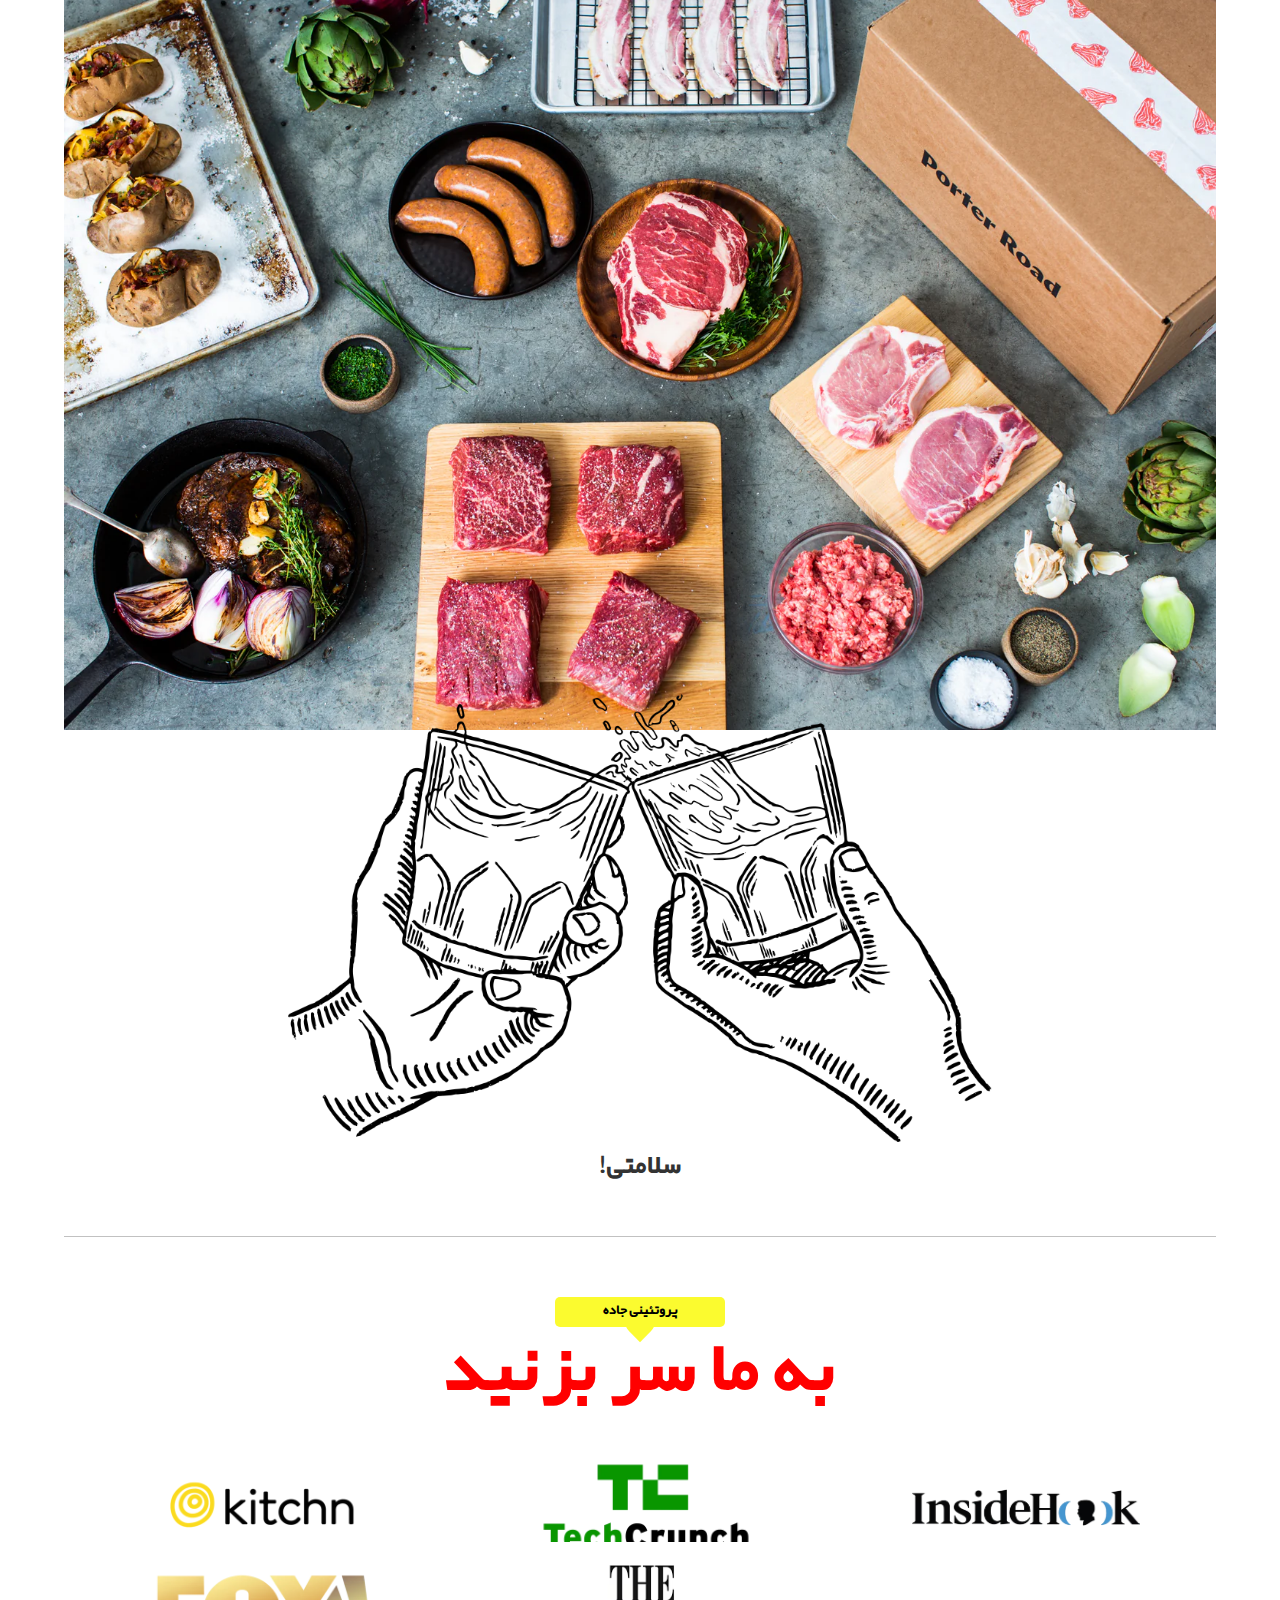
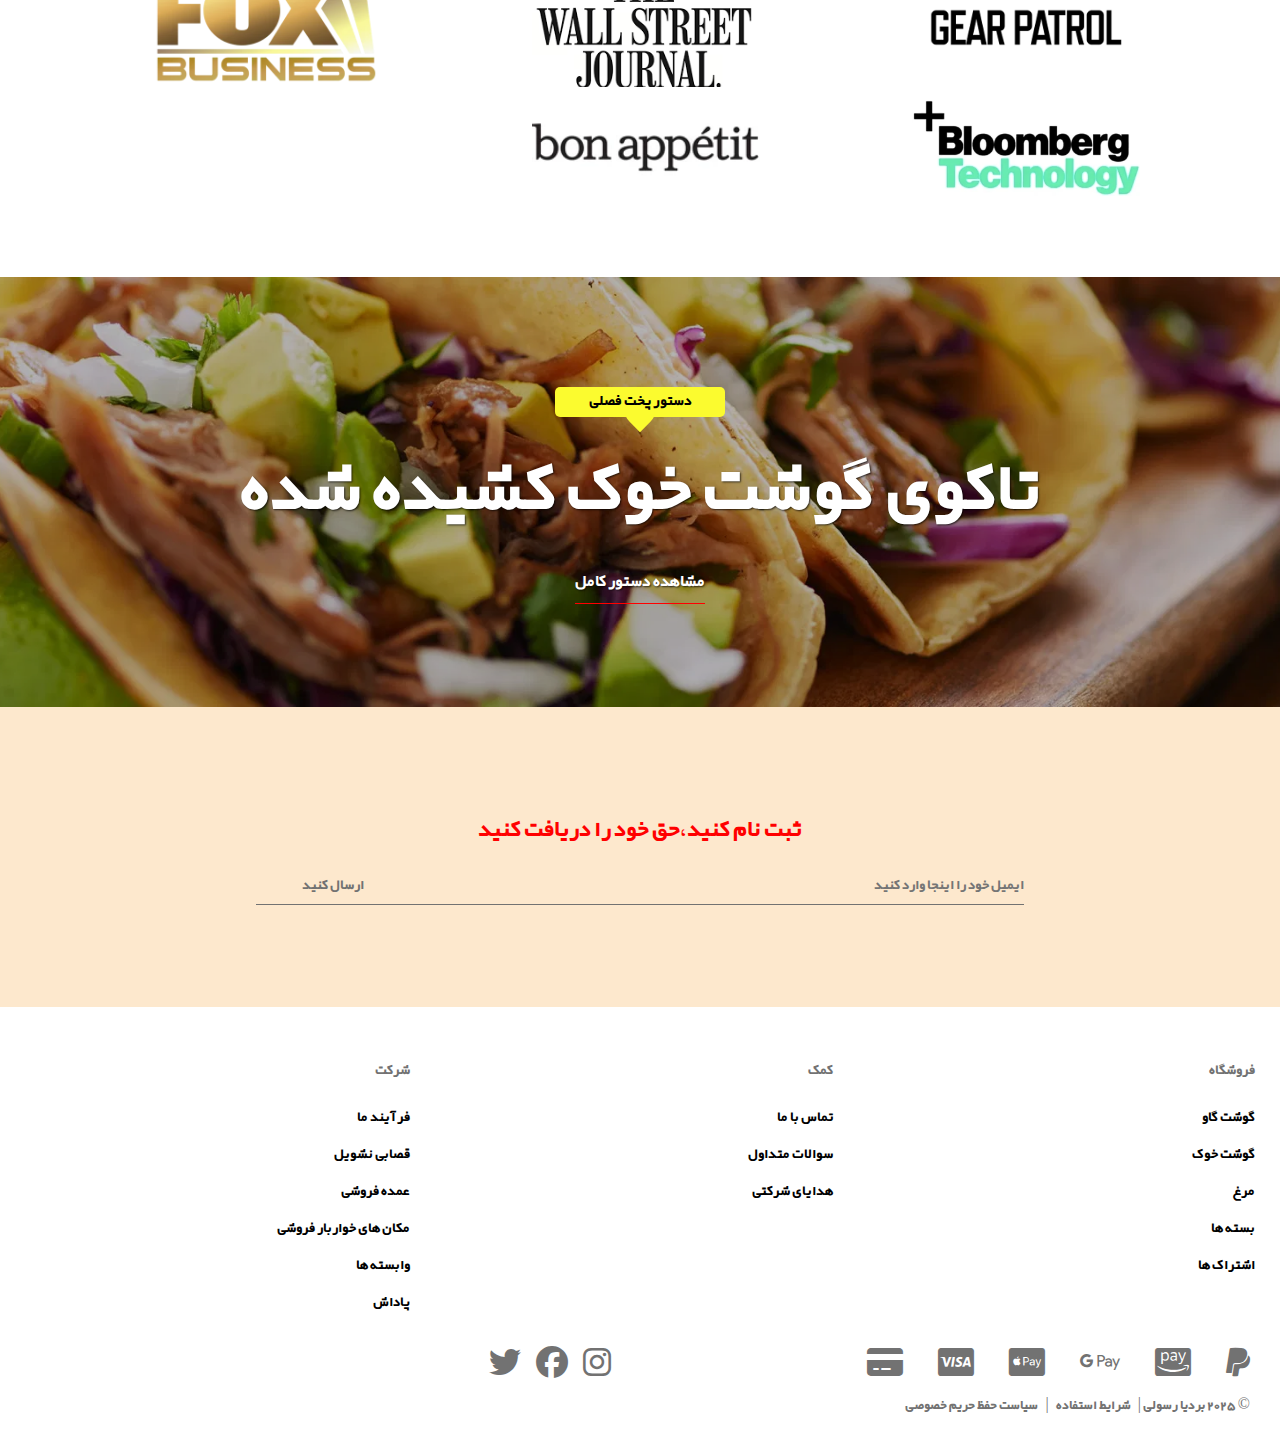
==== commit c3f1b60b: "main-update" ====
--- a/index.html
+++ b/index.html
@@ -84,7 +84,7 @@
         <ul class="nav-item-parent nav-left">
             <li class="nav-item nav-left-item">جعبه کادو</li>
             <li class="nav-item nav-left-item">عضویت</li>
-            <li class="nav-item nav-left-item">فروشگاه</li>
+            <li id="nav-shop" class=" nav-item nav-left-item">فروشگاه</li>
             <li class="nav-bar">
                 <i class="open-bar fa-solid fa-bars"></i>
                 <i class="close-bar fa-solid fa-xmark"></i>
@@ -92,6 +92,26 @@
         </ul>
     </nav>
     <main>
+        <section class="shop-nav">
+            <div class="shop-parent">
+                <div class="shop-item1 shop-item">
+                    <img src="img/shop-chick.webp" alt="">
+                    <h1>مرغ</h1>
+                </div>
+                <div class="shop-item2 shop-item">
+                    <img src="img/shop-market.jpg" alt="">
+                    <h1>بازار</h1>
+                </div>
+                <div class="shop-item3 shop-item">
+                    <img src="img/shop-pork.jpg" alt="">
+                    <h1>گوشت خوک</h1>
+                </div>
+                <div class="shop-item4 shop-item">
+                    <img src="img/shop-beef.jpg" alt="">
+                    <h1>گوشت گاو</h1>
+                </div>
+            </div>
+        </section>
         <section class="main-page">
             <div class="main-background">
                 <img id="main-img" src="img/main.png" alt="">
@@ -182,7 +202,192 @@
                 </div>
             </div>
         </section>
+        <section class="sub-container">
+            <div class="sub-top">
+                <p class="message">انتخاب خود را بردارید!</p>
+                <div class="text-icon">
+                    <div class="text-bottom"></div>
+                </div>
+            </div>
+            <div class="sub-mid">
+                <div class="sub-right">
+                    <h1 class="sub-text-1"> اشتراک،</h1>
+                    <h1 class="sub-text-2">ساده کنید!</h1>
+                </div>
+                <div class="sub-left">
+                    <p>راحت ترین راه برای خرید گوشت تغییر دهنده زندگی. طبق برنامه شما، هر 2، 4 یا 8 هفته یکبار تحویل داده می شود.</p>
+                    <button type="button" class="sub-btn">جعبه خود را انتخاب کنید</button>
+                </div>
+                
+            </div>
+            <div class="sub-bottom">
+                <img src="img/sup-img.webp" alt="">
+            </div>
+        </section>
+        <section class="cheers-container">
+            <img src="img/cheers.webp" alt="">
+            <h1>سلامتی!</h1>
+        </section>
+        <section class="check-parent">
+            <div class="check-top">
+                <p>پروتئینی جاده</p>
+                <div class="text-icon">
+                    <div class="text-bottom"></div>
+                </div>
+            </div>
+            <div class="check-mid">
+                <img src="img/check-right.avif" alt="">
+                <h1>به ما سر بزنید</h1>
+                <img src="img/check-left.avif" alt="">
+            </div>
+            <div class="check-bottom">
+                <div class="check-card check-card-top check-card-mobile-border">
+                    <img src="img/check-inside.avif" alt="">
+                </div>
+                <div class="check-card check-card-top check-card-center">
+                    <img src="img/check-tech.webp" alt="">
+                </div>
+                <div class="check-card check-card-top check-card-left check-card-mobile-border">
+                    <img src="img/check-kitchn.avif" alt="">
+                </div>
+                <div class="check-card check-card-top">
+                    <img src="img/check-gear.png" alt="">
+                </div>
+                <div class="check-card check-card-mobile-border">
+                    <img src="img/check-wall.avif" alt="">
+                </div>
+                <div class="check-card check-card-center ">
+                    <img src="img/check-fox.webp" alt="">
+                </div>
+                <div class="check-card check-card-left  check-card-mobile-border">
+                    <img src="img/check-boom.avif" alt="">
+                </div>
+                <div class="check-card">
+                    <img src="img/check-bon.webp" alt="">
+                </div>
+            </div>
+        </section>
+        <section class="taco-parent">
+            <img src="img/taco.webp" alt="">
+            <div class="taco-top">
+                <p>دستور پخت فصلی</p>
+                <div class="text-icon">
+                    <div class="text-bottom"></div>
+                </div>
+            </div>
+            <div class="taco-mid">
+                <h1>تاکوی گوشت خوک کشیده شده</h1>
+            </div>
+            <div class="taco-bottom">
+                <span class="taco-btn"><a href="">مشاهده دستور کامل</a></span>
+            </div>
+        </section>
     </main>
+    <footer>
+        <div class="footer-left">
+            <h1>ثبت نام کنید،حق خود را دریافت کنید</h1>
+            <div class="footer-input">
+                <input id="footer-email" type="email" placeholder="ایمیل خود را اینجا وارد کنید">
+                <input id="footer-submit" type="submit" value="ارسال کنید">
+            </div>
+            <img id="bacon-1" src="img/bacon.png" alt="">
+            <img id="bacon-2" src="img/bacon.png" alt="">
+            <img id="bacon-3" src="img/bacon.png" alt="">
+        </div>
+        <div class="footer-right">
+            <div class="footer-top-mb">
+                <div class="footer-card-mb">
+                    <div class="footer-card-top-mb shop-drop">
+                        <p>فروشگاه</p>
+                        <i class="shop-menha menha fa-solid fa-minus"></i>
+                        <i class="shop-jam jam fa-solid fa-plus"></i>
+                    </div>
+                    <div class="footer-card-bottom-mb shop-menu">
+                        <a href="">گوشت گاو</a>
+                        <a href="">مرغ</a>
+                        <a href="">بسته ها</a>
+                        <a href="">اشتراک ها</a>
+                        <a href="">گوشت خوک</a>
+                    </div>
+                </div>    
+                <div class="footer-card-mb">
+                    <div class="footer-card-top-mb help-drop">
+                        <p>کمک</p>
+                        <i class="help-menha menha fa-solid fa-minus"></i>
+                        <i class="help-jam jam fa-solid fa-plus"></i>
+                    </div>
+                    <div class="footer-card-bottom-mb help-menu">
+                        <a href="">تماس با ما</a>
+                        <a href="">هدایای شرکتی</a>
+                        <a href="">سوالات متداول</a>
+                    </div>
+                </div>    
+                <div class="footer-card-mb">
+                    <div class="footer-card-top-mb sherkat-drop">
+                        <p>شرکت</p>
+                        <i class="sherkat-jam jam fa-solid fa-plus"></i>
+                        <i class="sherkat-menha menha fa-solid fa-minus"></i>
+                    </div>
+                    <div class="footer-card-bottom-mb sherkat-menu">
+                        <a href="">فرآیند ما</a>
+                        <a href="">عمده فروشی</a>
+                        <a href="">مکان های خواربار فروشی</a>
+                        <a href="">وابسته ها</a>
+                        <a href="">پاداش</a>
+                        <a href="">قصابی نشویل</a>
+                    </div>
+                 </div>   
+            </div>
+            <div class="footer-top">
+                <div class="footer-card">
+                    <p>فروشگاه</p>
+                    <a href="">گوشت گاو</a>
+                    <a href="">گوشت خوک</a>
+                    <a href="">مرغ</a>
+                    <a href="">بسته ها</a>
+                    <a href="">اشتراک ها</a>
+                </div>
+                <div class="footer-card">
+                    <p>کمک</p>
+                    <a href="">تماس با ما</a>
+                    <a href="">سوالات متداول</a>
+                    <a href="">هدایای شرکتی</a>
+                </div>
+                <div class="footer-card">
+                    <p>شرکت</p>
+                    <a href="">فرآیند ما</a>
+                    <a href="">قصابی نشویل</a>
+                    <a href="">عمده فروشی</a>
+                    <a href="">مکان های خواربار فروشی</a>
+                    <a href="">وابسته ها</a>
+                    <a href="">پاداش</a>
+                </div>
+            </div>
+            <div class="footer-bottom">
+                <div class="footer-bt-right">
+                    <div class="footer-bt-top">
+                        <i class="fa-brands fa-paypal"></i>
+                        <i class="fa-brands fa-cc-amazon-pay"></i>
+                        <i class="fa-brands fa-google-pay"></i>
+                        <i class="fa-brands fa-cc-apple-pay"></i>
+                        <i class="fa-brands fa-cc-visa"></i>
+                        <i class="fa-solid fa-credit-card"></i>
+                    </div>
+                    <div class="footer-bt-bottom">
+                        <p>© 2025 بردیا رسولی |
+                           <span>شرایط استفاده </span>|
+                            <span>سیاست حفظ حریم خصوصی</span></p>
+                    </div>
+                </div>
+                <div class="footer-bt-left">
+                    <i class="fa-brands fa-instagram"></i>
+                    <i class="fa-brands fa-facebook"></i>
+                    <i class="fa-brands fa-twitter"></i>
+                </div>
+            </div>
+        </div>
+        
+    </footer>
 
     <script src="assest/script.js"></script>
     
--- a/assest/style.css
+++ b/assest/style.css
@@ -1,12 +1,13 @@
 @font-face{
     font-family: b-yekan;
-    src: url(../Lalezar-Font/TTF/Lalezar-Regular.ttf);
+    src: url(../font/6\ yekan\ boom\ plus\ \(Tarfand3.com\).TTF);
 }
 :root{
     --back-color:#fff;
     --black-color:#000;
     --dark-text:#333;
     --gray-color:#727272;
+    --text-shadow:1px 1px 2px rgba(0, 0, 0, .7);
 }
 *{
     padding: 0;
@@ -59,14 +60,16 @@
     width: 100%;
     background-color: var(--back-color);
     /* padding: 0 50px; */
-    position: relative;
+    /* position: relative; */
     /* background-color: #000; */
     position: fixed;
     margin-top: 40px;
     z-index: 99999;
+    /* position: relative; */
 }
 li{
     list-style: none;
+    height: 100%;
 }
 a{
     text-decoration: none;
@@ -75,10 +78,12 @@
     display: flex;
     gap: 50px;
     align-items: center;
+    height: 100%;
 }
 .nav-right{
     position: absolute;
     right: 40px;
+    top: 40px;
 }
 .nav-icon{
     font-size: 22px;
@@ -91,11 +96,13 @@
 .nav-left{
     position: absolute;
     left: 50px;
+    top: 40px;
 }
 .nav-center{
     position: absolute;
     left: 50%;
     transform: translateX(-50%);
+    top: 30px;
 }
 .nav-item{
     cursor: pointer;
@@ -178,7 +185,7 @@
     font-size: 43px;
     width: 40%;
     text-align: center;
-    text-shadow : 3px 3px 16px #383838;
+    text-shadow: var(--text-shadow);
 }
 .main-detail{
     display: flex;
@@ -187,7 +194,7 @@
     font-size: 23px;
 }
 .main-detail p{
-    text-shadow : 3px 3px 16px #000;
+    text-shadow: var(--text-shadow);
 }
 #main-btn{
     width: 230px;
@@ -225,12 +232,14 @@
     border-bottom: 1px solid #c1c1c1;
 }
 .deliver-top{
-    width: 40%;
-    font-size: 19px;
+    width: 50%;
+    font-size: 25px;
+    line-height: 35px;
 }
 .deliver-bottom{
     color: var(--gray-color);
-    width: 60%;
+    width: 70%;
+    font-size: 17px;
 }
 .learn{
     width: 100%;
@@ -338,7 +347,7 @@
 }
 .category-text{
     color: var(--back-color);
-    text-shadow : 3px 3px 16px #000;
+    text-shadow: var(--text-shadow);
     font-size: 22px;
     width: 60%;
     text-align: center;
@@ -354,4 +363,423 @@
     display: none;
     position: absolute;
     bottom: 20px;
-}+}
+.shop-nav{
+    width: 100%;
+    height: 100vh;
+    position: fixed;
+    top: 140px;
+    z-index: 9999999;
+    display: none;
+    transition: all .2s;
+}
+.shop-parent{
+    width: 100%;
+    height: 100%;
+    display: flex;
+    position: relative;
+    justify-content: center;
+    align-items: center;
+}
+.shop-item{
+    position: absolute;
+    height: 100%;
+    width: 25%;
+    /* z-index: -1; */
+    transition: all .4s;
+}
+.shop-item4{
+    left: 0;
+}
+.shop-item3{
+    left: 25%;
+}
+.shop-item2{
+    left:50%;
+}
+.shop-item1{
+    left: 75%;
+}
+.shop-item img{
+    width: 100%;
+    height: 100%;
+    object-fit: cover;
+}
+.shop-item h1{
+    position: absolute;
+    top: 40%;
+    left: 50%;
+    translate: -50% -50%;
+    z-index: 9999;
+    color: var(--back-color);
+    text-shadow: var(--text-shadow);
+    font-size: 50px;
+}
+.shop-item:hover{
+    width: 26%;
+}
+.sub-container{
+    width: 60%;
+    margin-top: 180px;
+    /* background-color: #000; */
+    /* height: 300px; */
+    display: flex;
+    flex-direction: column;
+    align-items: center;
+}
+.text-icon{
+    width: 170px;
+    height: 30px;
+    background-color: #fbfb2f;
+    border-radius: 5px;
+    position: relative;
+}
+.text-bottom{
+    width: 30px;
+    height: 30px;
+    background-color: #fbfb2f;
+    position: absolute;
+    left: 50%;
+    translate: -50%;
+    top: 30%;
+    border-radius: 50% 0;
+    transform: rotate(135deg);
+}
+.sub-top{
+    width: 65%;
+    display: flex;
+    position: relative;
+    /* justify-content: end; */
+}
+.message{
+    position: absolute;
+    right: 27px;
+    z-index: 9999;
+    color: var(--black-color);
+    font-size: 17px;
+}
+.sub-mid{
+    display: flex;
+    width: 100%;
+}
+.sub-right{
+    width: 50%;
+    height:300px;
+    display: flex;
+    align-items: center;
+    justify-content: center;
+    position: relative;
+    font-size: 80px;
+    color: #ff0000;
+}
+.sub-text-1{
+    position: absolute;
+    top: -20px;
+    right: 30px;
+}
+.sub-text-2{
+    position: absolute;
+    top: 80px;
+    right: 60px;
+}
+.sub-left{
+    width: 50%;
+    height:200px;
+    display: flex;
+    flex-direction: column;
+    gap: 20px;
+    justify-content: start;
+    padding-top: 30px;
+}
+.sub-left p{
+    color: var(--gray-color);
+    font-size: 20px;
+    font-weight: lighter;
+}
+.sub-btn{
+    width: 170px;
+    height: 60px;
+    background-color: var(--black-color);
+    color: var(--back-color);
+    border: none;
+    font-size: 16px;
+    cursor: pointer;
+    transition: all .4s;
+}
+.sub-btn:hover{
+    background-color: var(--back-color);
+    color: var(--black-color);
+    border: 1px solid var(--black-color);
+}
+.sub-bottom{
+    width: 100%;
+}
+.sub-bottom img{
+    width: 100%;
+}
+.cheers-container{
+    width: 30%;
+    display: flex;
+    flex-direction: column;
+    align-items: center;
+    position: relative;
+    top: -100px;
+}
+.cheers-container img{
+    width: 90%;
+}
+.cheers-container h1{
+    font-size: 45px;
+    color: var(--dark-text);
+}
+.check-parent{
+    width: 50%;
+    display: flex;
+    flex-direction: column;
+    align-items: center;
+    /* margin-top: 50px; */
+    border-top: 1px solid #c1c1c1;
+    padding-top: 60px;
+    gap: 30px;
+    position: relative;
+}
+.check-top{
+    width: 30%;
+    display: flex;
+    justify-content: center;
+    position: absolute;
+    top: 70px;
+    /* background-color: #000; */
+}
+.check-top p{
+    position: absolute;
+    left: 50%;
+    translate: -50%;
+    z-index: 1;
+    font-size: 17px;
+}
+.check-mid{
+    width: 70%;
+    /* background-color: #000; */
+    display: flex;
+    align-items: center;
+    justify-content: center;
+    height: 250px;
+    font-size: 40px;
+    color: #ff0000;
+}
+.check-mid img{
+    height: 75%;
+}
+.check-bottom{
+    display: flex;
+    flex-wrap: wrap;
+    width: 100%;
+}
+.check-card{
+    width: 25%;
+    height: 120px;
+    display: flex;
+    align-items: center;
+    justify-content: center;
+}
+.check-card img{
+    width: 60%;
+    transition: all .4s;
+}
+.check-card img:hover{
+    width: 65%;
+}
+.check-card-top{
+    border-bottom: 1px solid #c1c1c1;
+}
+.check-card-left{
+    border-left: 1px solid #c1c1c1;
+}
+.check-card-center{
+    border-right: 1px solid #c1c1c1;
+    border-left: 1px solid #c1c1c1;
+}
+.taco-parent{
+    width: 100%;
+    height: 430px;
+    position: relative;
+    margin-top: 70px;
+    display: flex;
+    flex-direction: column;
+    gap: 10px;
+    align-items: center;
+    justify-content: center;
+}
+.taco-parent img{
+    width: 100%;
+    height: 100%;
+    position: absolute;
+    object-fit: cover;
+    z-index: -1;
+    filter: brightness(.7);
+}
+.taco-top{
+    position: relative;
+    display: flex;
+    justify-content: center;
+}
+.taco-top p{
+    position: absolute;
+    z-index: 1;
+    font-size: 18px;
+}
+.taco-mid{
+    font-size: 42px;
+    color: var(--back-color);
+    text-shadow: var(--text-shadow);
+}
+.taco-btn{
+    border-bottom: 1px solid #ff0000;
+    padding-bottom: 5px;
+    font-size: 20px;
+    color: var(--back-color);
+    text-shadow: var(--text-shadow);
+}
+.taco-btn a{
+    color: var(--back-color);
+    transition: all .3s;
+}
+.taco-btn a:hover{
+    color: var(--gray-color);
+}
+footer{
+    display: flex;
+    width: 100%;
+    position: relative;
+    top: 140px;
+    height: 500px;
+}
+/* .footer-right{
+    width: 50%;
+} */
+.footer-left{
+    width: 50%;
+    display: flex;
+    flex-direction: column;
+    background-color: #fde8cd;
+    align-items: center;
+    justify-content: center;
+    position: relative;
+    gap: 30px;
+}
+.footer-left h1{
+    color: #ff0000;
+    font-size: 32px;
+}
+.footer-input{
+    display: flex;
+    border-bottom: 1px solid var(--gray-color);
+    width: 60%;
+    padding-bottom: 5px;
+}
+#footer-email{
+    background-color: #fde8cd;
+    border: none;
+    outline: none;
+    width: 80%;
+    font-size: 17px;
+    color: var(--gray-color);
+}
+#footer-submit{
+    width: 20%;
+    background-color: #fde8cd;
+    border: none;
+    outline: none;
+    font-size: 17px;
+    color: var(--gray-color);
+    cursor: pointer;
+}
+.footer-left img{
+    height: 160px;
+    position: absolute;
+    mix-blend-mode: multiply;
+}
+#bacon-1{
+    top: 15px;
+    left: 50%;
+    translate: -50%;
+    transform: rotate(-30deg);
+}
+#bacon-2{
+    top: 160px;
+    left: -5px;
+    transform: rotate(90deg);
+}
+#bacon-3{
+    top: 300px;
+    right: 40px;
+}
+.footer-right{
+    width: 50%;
+    display: flex;
+    flex-direction: column;
+}
+.footer-top{
+    display: flex;
+    width: 100%;
+    height: 75%;
+}
+.footer-card{
+    width: 33%;
+    display: flex;
+    flex-direction: column;
+    gap: 10px;
+    font-size: 17px;
+    padding-top: 50px;
+    padding-right: 25px;
+}
+.footer-card p{
+    color: var(--gray-color);
+    margin-bottom: 10px;
+}
+.footer-card a{
+    color: var(--black-color);
+    transition: all .3s;
+}
+.footer-card a:hover{
+    color: var(--gray-color);
+}
+.footer-bottom{
+    display: flex;
+    height: 25%;
+    /* flex-direction: column; */
+}
+.footer-bt-right{
+    display: flex;
+    flex-direction: column;
+    gap: 15px;
+    padding-right: 30px;
+}
+.footer-bt-top{
+    display: flex;
+    gap: 35px;
+    font-size: 32px;
+    color: var(--gray-color);
+    
+}
+.footer-bt-bottom{
+    color: var(--gray-color);
+}
+.footer-bt-bottom span{
+    margin:0 5px;
+}
+.footer-bt-bottom span:hover{
+    color: var(--black-color);
+    cursor: pointer;
+}
+.footer-bt-left{
+    padding:0 20%;
+    font-size: 32px;
+    color: var(--gray-color);
+    display: flex;
+    gap: 15px;
+}
+.footer-card-mb{
+    display: none;
+}
--- a/assest/style-mobile.css
+++ b/assest/style-mobile.css
@@ -14,9 +14,14 @@
     }
     .nav-right{
         right: 20px;
+        top: 20px !important;
     }
     .nav-left{
         left: 20px;
+        top: 20px !important;
+    }
+    .nav-center{
+        top: 12px !important;
     }
     .nav-bar{
         font-size: 22px;
@@ -281,4 +286,197 @@
     .category-item:hover .category-text i{
         display: block;
     }
-}+    .sub-container{
+        width: 90%;
+    }
+    .sub-mid{
+        flex-direction: column;
+        margin-bottom: 50px;
+    }
+    .sub-text-1{
+        top: 0;
+        right: 0;
+    }
+    .sub-text-2{
+        top: 50px;
+        right: 70px;
+    }
+    .sub-right{
+        font-size: 45px;
+        width: 100%;
+        height: 140px;
+    }
+    .sub-left{
+        /* font-size: 30px; */
+        width: 100%;
+        /* height: 140px; */
+    }
+    .cheers-container{
+        width: 100%;
+        top: -45px;
+    }
+    .cheers-container img{
+        width: 55%;
+    }
+    .cheers-container h1{
+        font-size: 32px;
+    }
+    .check-parent{
+        width: 90%;
+        gap: 0;
+    }
+    .check-top{
+        width: 100%;
+        top: 60px;
+    }
+    .check-mid img{
+        display: none;
+    }
+    .check-mid{
+        font-size: 44px;
+        width: 100%;
+        height: 150px;
+    }
+    .check-card{
+        width: 50% !important;
+        /* border-bottom: 1px solid #c1c1c1 !important; */
+    }
+    .check-card-top{
+        border-bottom: none;
+    }
+    .check-card-left{
+        border-left: none;
+    }
+    .check-card-center{
+        border-right: none;
+        border-left: none;
+    }
+    /* .check-card-mobile-border{
+        border-left: 1px solid #c1c1c1;
+    } */
+    .taco-parent{
+        height: 300px;
+    }
+    .taco-mid{
+        font-size: 25px !important;
+    }
+    .taco-btn{
+        font-size: 16px;
+    }
+    footer{
+       flex-direction: column;
+       height: 700px !important;
+       top: 90px !important;
+    }
+    .footer-left{
+        width: 100%;
+        height: 250px !important;
+        gap: 20px;
+    }
+    .footer-left h1{
+        font-size: 24px !important;
+    }
+    .footer-left img{
+        display: none;
+    }
+    .footer-right{
+        width: 100%;
+    }
+    .footer-input{
+        width: 90%;
+    }
+    .footer-right{
+        width: 100%;
+    }
+    .footer-top{
+        display: none !important;
+    }
+    .footer-top-mb{
+        display: flex;
+        flex-direction: column;
+        width: 100%;
+        justify-content: center;
+        align-items: center;
+        /* height: 200px; */
+        padding: 50px 0;
+        gap: 20px;
+    }
+    .footer-card-mb{
+        display: flex;
+        flex-direction: column;
+        gap: 20px;
+        align-items: center;
+    }
+    .footer-card-mb i{
+        font-size: 10px;
+    }
+    .menha{
+        display: none;
+    }
+    .menha.active{
+        display: block;
+    }
+    .jam.active{
+        display: none;
+    }
+    .footer-card-top-mb{
+        display: flex;
+        /* width: 100%; */
+        gap: 10px;
+        align-items: center;
+        flex-direction: row;
+    }
+    .footer-card-bottom-mb{
+        display: flex;
+        flex-direction: column;
+        gap: 10px;
+        justify-content: center;
+        width: 100%;
+        align-items: center;
+        display: none;
+    }
+    .footer-card-bottom-mb a{
+        color: var(--gray-color);
+    }
+    .footer-card-bottom-mb.active{
+        display: flex;
+    }
+    .footer-bottom{
+        width: 90%;
+        flex-direction: column;
+        align-items: center;
+        gap: 20px;
+        
+    }
+    .footer-bt-right{
+        flex-direction: column;
+        width: 90%;
+        /* padding: 0; */
+    }
+    .footer-bt-top{
+        flex-direction: row;
+        flex-wrap: wrap;
+        width: 100%;
+        justify-content: center;
+        
+    }
+    .footer-bt-top i{
+        font-size: 30px;
+    }
+    .footer-bt-bottom{
+        text-align: center;
+    }
+    .footer-bt-left i{
+        font-size: 30px;
+        
+    }
+    .footer-bt-left{
+        width: 90%;
+        justify-content: center;
+        padding:  0 !important;
+        padding-right: 30px !important;
+        margin: 0;
+        /* padding-left: 130px; */
+    }
+    
+}
--- a/assest/style-tablet.css
+++ b/assest/style-tablet.css
@@ -10,9 +10,14 @@
     }
     .nav-right{
         right: 20px;
+        top: 25px;
     }
     .nav-left{
         left: 20px;
+        top: 25px;
+    }
+    .nav-center{
+        top: 20px;
     }
     .nav-bar{
         font-size: 22px;
@@ -262,4 +267,109 @@
     .category-item:hover .category-text i{
         display: block;
     }
+    .sub-container{
+        width: 90%;
+    }
+    .sub-mid{
+        flex-direction: column;
+        margin-bottom: 50px;
+    }
+    .sub-top{
+        width: 90%;
+    }
+    .sub-text-1{
+        top: 0;
+        right: 0;
+    }
+    .sub-text-2{
+        top: 50px;
+        right: 70px;
+    }
+    .sub-right{
+        font-size: 45px;
+        width: 100%;
+        height: 140px;
+    }
+    .sub-left{
+        /* font-size: 30px; */
+        width: 70%;
+        /* height: 140px; */
+    }
+    .cheers-container{
+        width: 100%;
+        top: -45px;
+    }
+    .cheers-container img{
+        width: 55%;
+    }
+    .cheers-container h1{
+        font-size: 32px;
+    }
+    .check-parent{
+        width: 90%;
+        gap: 0;
+    }
+    .check-top{
+        width: 100%;
+        top: 60px;
+    }
+    .check-mid img{
+        display: none;
+    }
+    .check-mid{
+        font-size: 44px;
+        width: 100%;
+        height: 150px;
+    }
+    .check-card{
+        width: 33%;
+        /* border-bottom: 1px solid #c1c1c1 !important; */
+    }
+    .check-card-top{
+        border-bottom: none;
+    }
+    .check-card-left{
+        border-left: none;
+    }
+    .check-card-center{
+        border-right: none;
+        border-left: none;
+    }
+    /* .check-card-mobile-border{
+        border-left: 1px solid #c1c1c1;
+    } */
+    footer{
+        flex-direction: column;
+        top: 110px;
+        height: auto;
+     }
+     .footer-left{
+         width: 100%;
+         height: 300px;
+         gap: 20px;
+     }
+     .footer-left h1{
+         font-size: 28px;
+     }
+     .footer-left img{
+         display: none;
+     }
+     .footer-right{
+         width: 100%;
+     }
+     /* .footer-input{
+         width: 0%;
+     } */
+     .footer-top{
+        display: flex;
+        height: auto;
+        margin-bottom: 30px;
+    }
+    .footer-bt-left{
+        padding: 0;
+        padding-right: 20%;
+    }
+    .footer-bottom{
+        margin-bottom: 30px;
+    }
 }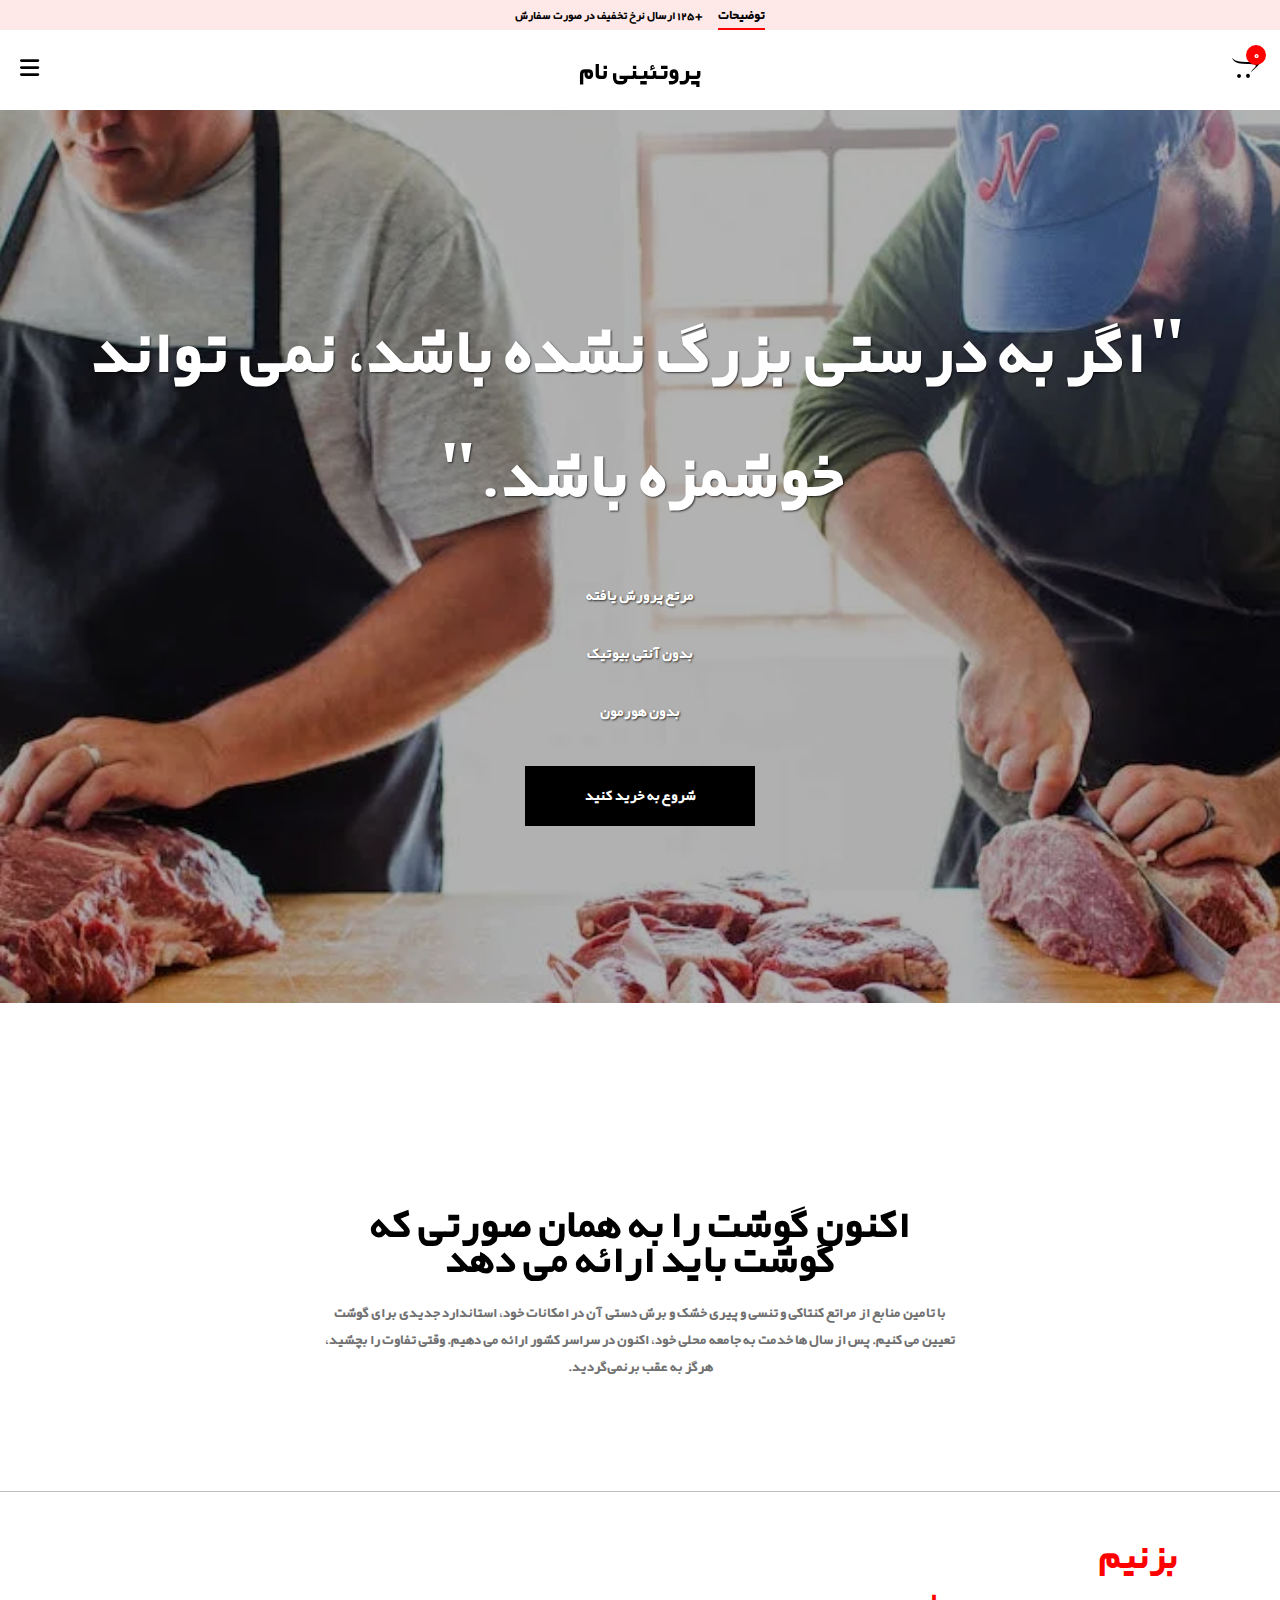
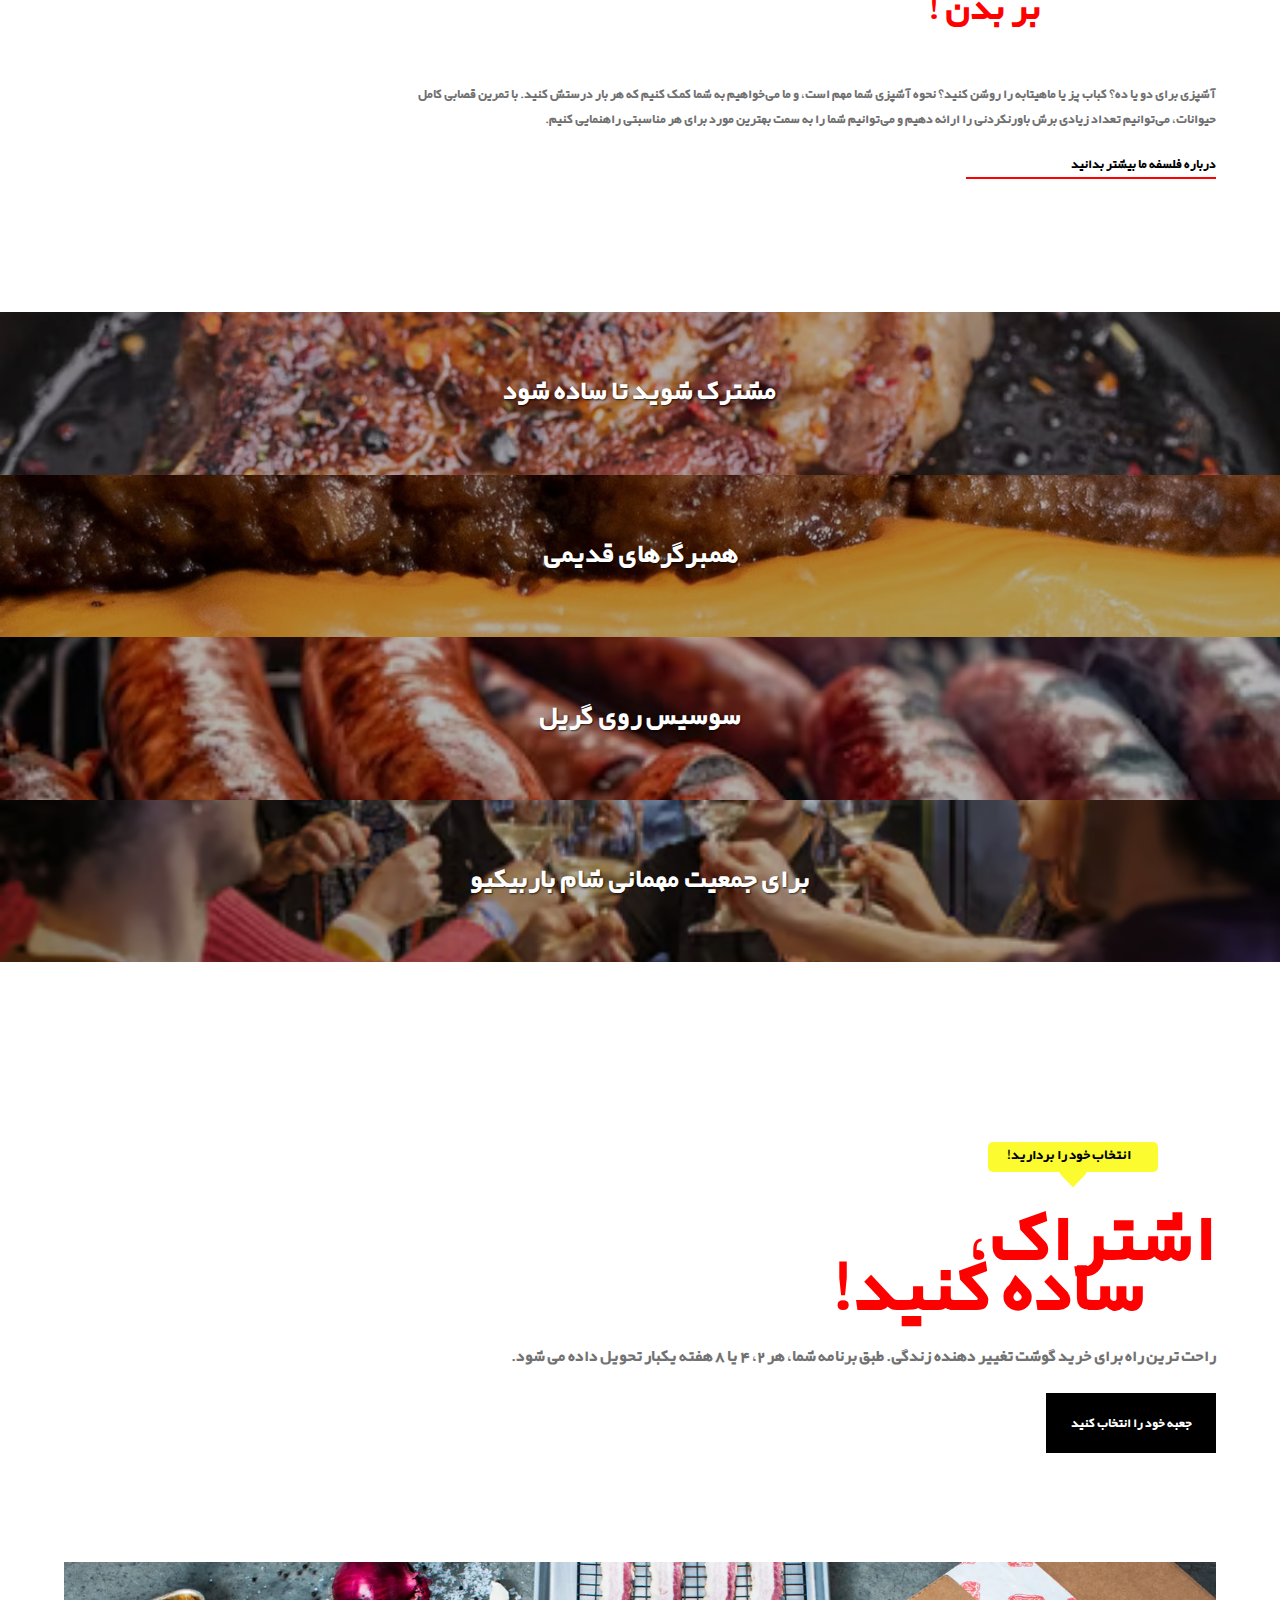
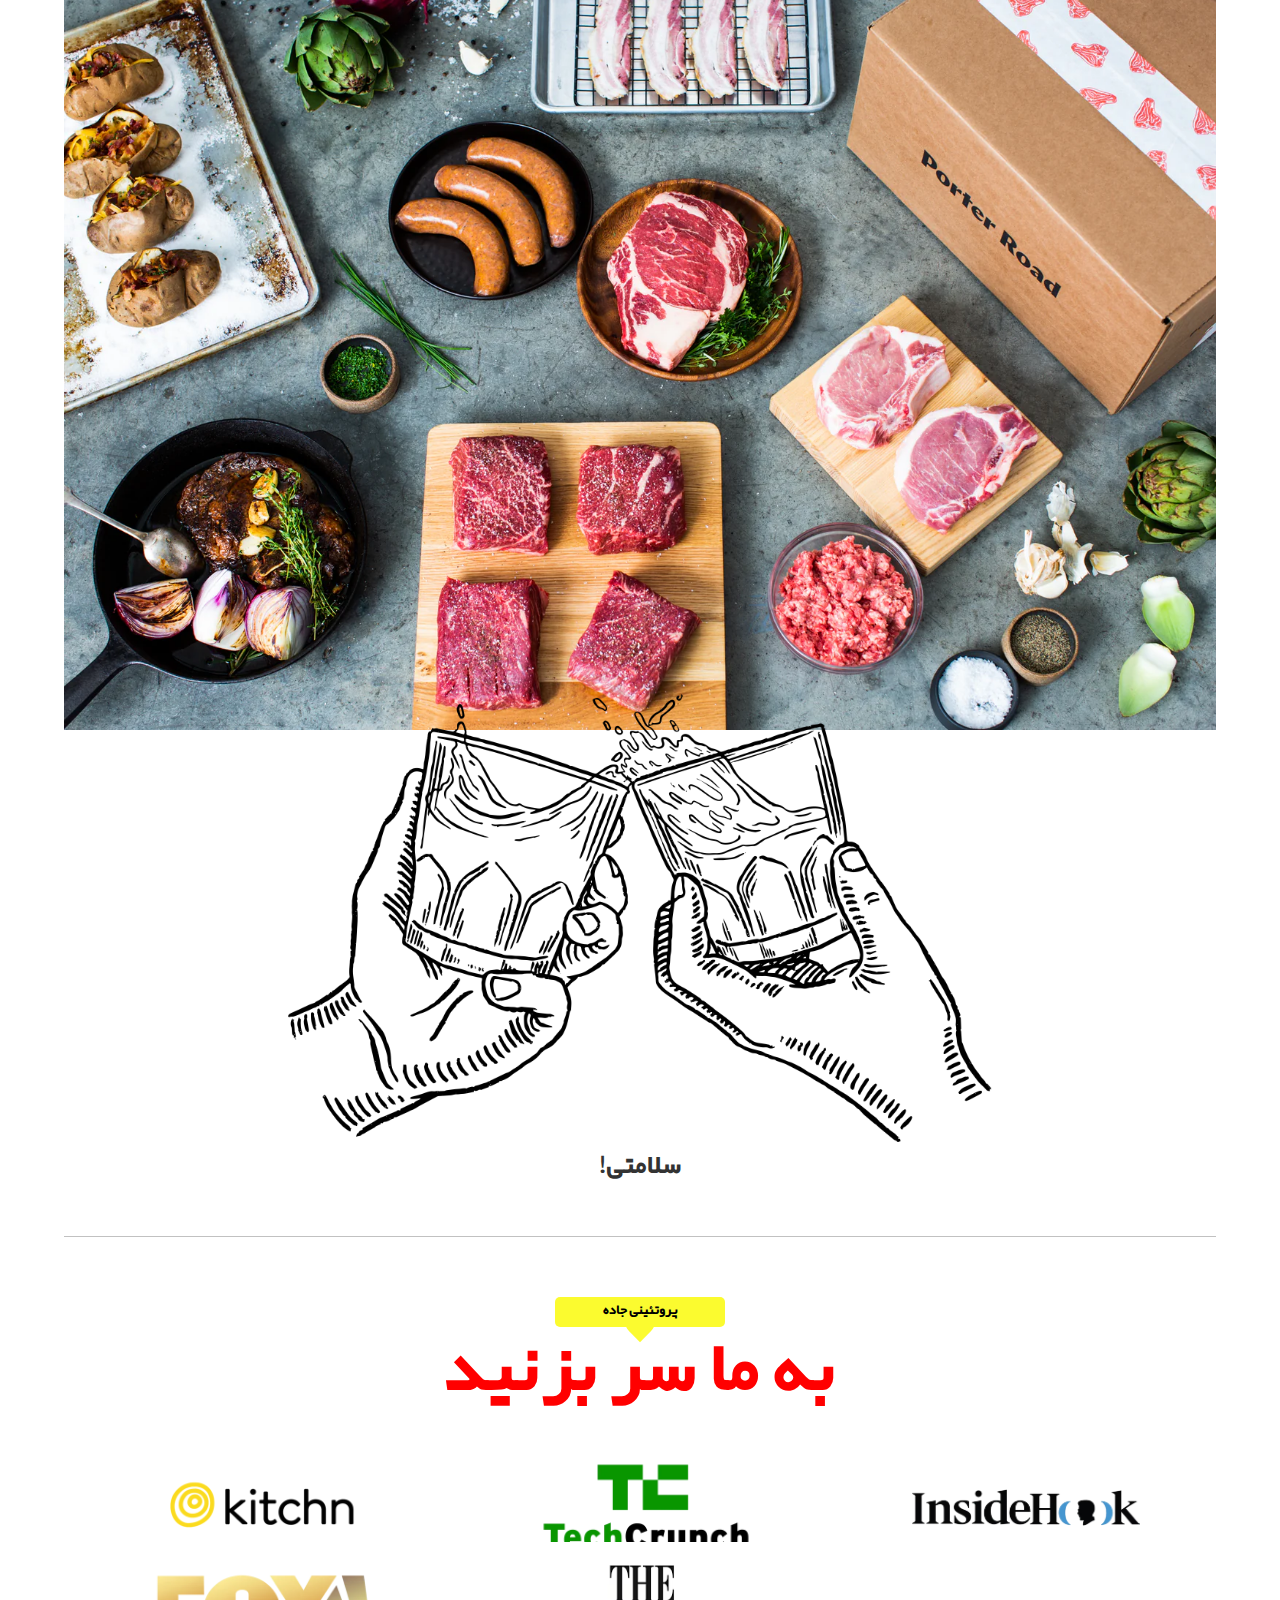
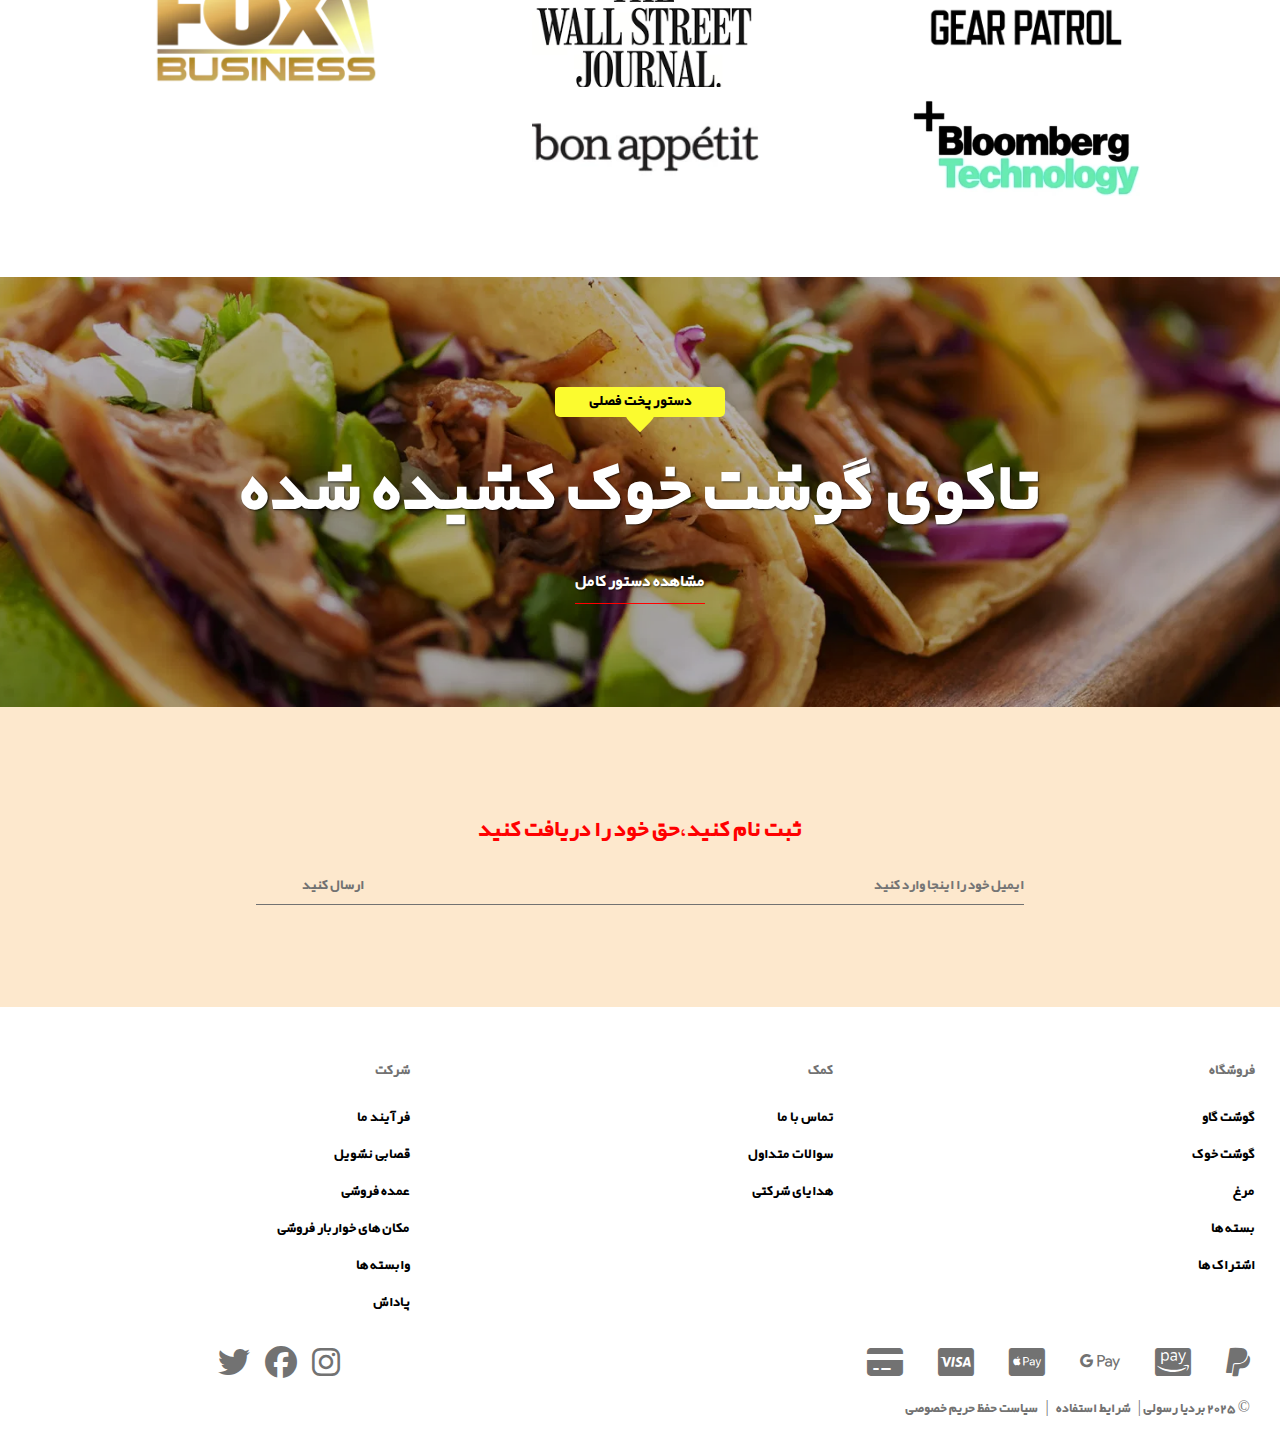
==== commit 787e15d7: "cart-update" ====
--- a/index.html
+++ b/index.html
@@ -11,6 +11,37 @@
     
 </head>
 <body>
+    <div class="cart-container">
+        <div class="cart-top">
+            
+            <div class="cart-top-center">
+                <h1>سبد خرید شما (<span id="cart-item-numb">0</span>)</h1>
+            </div>
+            <div class="cart-top-right">
+                <i class="cart-close fa-solid fa-xmark"></i>
+            </div>
+        </div>
+        <div class="cart-mid">
+            <div class="cart-md-main">
+                <h1>شما هیچ محصولی در سبد خرید خود ندارید.</h1>
+            </div>
+        </div>
+        <div class="cart-bottom">
+            <div class="cart-bt-top">
+                <div class="cart-bt-left">
+                    <p>مجموع</p>
+                </div>
+                <div class="cart-bt-right">
+                    <p id="price-sum">0.00 <span>تومان</span></p>
+                </div>
+                
+            </div>
+            <div class="cart-bt-bottom">
+                <button type="button" id="cart-btn">به پرداخت ادامه دهید</button>
+                <p><i class="fa-solid fa-gift"></i> به عنوان هدیه ارسال کنید</p>
+            </div>
+        </div>
+    </div>
     <div class="side-nav">
         <div class="side-top">
             <div class="search-top">
@@ -27,19 +58,19 @@
             </div>
             <div class="side-category">
                 <div class="side-category-card">
-                    <img src="img/cow.jpg" alt="">
+                    <img src="img/shop-beef.jpg" alt="">
                     <h3>گوشت</h3>
                 </div>
                 <div class="side-category-card">
-                    <img src="img/images.jpg" alt="">
+                    <img src="img/shop-chick.webp" alt="">
                     <h3>مرغ</h3>
                 </div>
                 <div class="side-category-card">
-                    <img id="pig-img" src="img/bold-black-swine-minimalistic-pig-face-icon-vector.jpg" alt="">
+                    <img id="pig-img" src="img/shop-pork.jpg" alt="">
                     <h3>گوشت خوک</h3>
                 </div>
                 <div class="side-category-card">
-                    <img id="shop-img" src="img/Market_Mobile.webp" alt="">
+                    <img id="shop-img" src="img/shop-market.jpg" alt="">
                     <h3>مغازه</h3>
                 </div>
             </div>
--- a/assest/style.css
+++ b/assest/style.css
@@ -25,6 +25,11 @@
     position: relative;
     position: fixed;
     z-index: 999999;
+}
+header.blur{
+    filter: blur(10px);
+    /* opacity: .7; */
+    user-select: none;
 }
 .header-text{
     position: absolute;
@@ -67,6 +72,11 @@
     z-index: 99999;
     /* position: relative; */
 }
+nav.blur{
+    filter: blur(10px);
+    /* opacity: .7; */
+    user-select: none;
+}
 li{
     list-style: none;
     height: 100%;
@@ -88,10 +98,12 @@
 .nav-icon{
     font-size: 22px;
     position: relative;
+    cursor: pointer;
 }
 #nav-logo{
     color: #000;
     font-weight: 400;
+    font-size: 30px;
 }
 .nav-left{
     position: absolute;
@@ -139,9 +151,15 @@
     display: flex;
     flex-direction: column;
     align-items: center;
+    
 }
 main.active{
     display: none;
+}
+main.blur{
+    filter: blur(10px);
+    opacity: .7;
+    user-select: none;
 }
 .main-page{
     width: 100%;
@@ -182,8 +200,9 @@
     
 }
 .main-title{
-    font-size: 43px;
-    width: 40%;
+    font-size: 55px;
+    font-weight: bolder;
+    width: 55%;
     text-align: center;
     text-shadow: var(--text-shadow);
 }
@@ -266,14 +285,16 @@
     top: 40%;
     left: 60%;
     translate: -60% -40%;
-    font-size: 82px;
+    font-size: 89px;
+    font-weight: 800;
 }
 .title-bottom{
     position: absolute;
     top: 60%;
     left: 40%;
     translate: -40% -40%;
-    font-size: 82px;
+    font-size: 89px;
+    font-weight: 800;
 }
 .learn-right{
     width: 50%;
@@ -344,6 +365,7 @@
     width: 100%;
     height: 100%;
     object-fit: fill;
+    filter: brightness(.7);
 }
 .category-text{
     color: var(--back-color);
@@ -658,6 +680,11 @@
 /* .footer-right{
     width: 50%;
 } */
+footer.blur{
+    filter: blur(10px);
+    opacity: .7;
+    user-select: none;
+}
 .footer-left{
     width: 50%;
     display: flex;
@@ -748,23 +775,35 @@
 .footer-bottom{
     display: flex;
     height: 25%;
+    width: 100%;
     /* flex-direction: column; */
+    position: relative;
+    padding-bottom: 30px;
 }
 .footer-bt-right{
     display: flex;
     flex-direction: column;
     gap: 15px;
-    padding-right: 30px;
+    /* padding-right: 30px; */
+    position: relative;
 }
 .footer-bt-top{
     display: flex;
     gap: 35px;
     font-size: 32px;
     color: var(--gray-color);
-    
+    position: absolute;
+    right: 30px;
 }
 .footer-bt-bottom{
     color: var(--gray-color);
+    position: absolute;
+    right: 30px;
+    top: 50px;
+    width: 400px;
+}
+.footer-bt-bottom p{
+    width: 100%;
 }
 .footer-bt-bottom span{
     margin:0 5px;
@@ -779,7 +818,93 @@
     color: var(--gray-color);
     display: flex;
     gap: 15px;
+    position: absolute;
+    left: 0;
 }
 .footer-card-mb{
     display: none;
 }
+.cart-container{
+    height: 100vh;
+    width: 430px;
+    position: fixed;
+    z-index: 999999999999;
+    background-color: var(--back-color);
+    display: flex;
+    flex-direction: column;
+    display: none;
+    right: 0;
+    top: 0;
+    animation: cart-animation .6s ease;
+    transition: all .6s;
+}
+.cart-container.active{
+    display: flex;
+}
+.cart-top{
+    display: flex;
+    position: relative;
+    justify-content: end;
+    height: 10%;
+    align-items: center;
+    border-bottom: 1px solid #c1c1c1;
+    padding-left: 20px;
+}
+.cart-top-center{
+    position: absolute;
+    left: 50%;
+    top:  50%;
+    translate: -50% -50%;
+    font-size: 13px;
+}
+.cart-top-right{
+    font-size: 19px;
+    font-weight: lighter;
+    cursor: pointer;
+    color: var(--gray-color);
+}
+.cart-mid{
+    height: 70%;
+    border-bottom: 1px solid #c1c1c1;
+    text-align: center;
+    color: #ff0000;
+}
+.cart-bottom{
+    display: flex;
+    flex-direction: column;
+    align-items: center;
+}
+.cart-bt-top{
+    width: 90%;
+    display: flex;
+    justify-content: space-between;
+    font-size: 25px;
+    height: 40%;
+}
+.cart-bt-bottom{
+    width: 100%;
+    height: 60%;
+    display: flex;
+    flex-direction: column;
+    gap: 7px;
+    align-items: center;
+    justify-content: center;
+}
+#cart-btn{
+    width: 90%;
+    height: 80px;
+    background-color: var(--black-color);
+    border: none;
+    color: var(--back-color);
+    font-size: 20px;
+    /* word-spacing: 3px; */
+    cursor: pointer;
+}
+#price-sum span{
+    font-size: 20px;
+}
+@keyframes cart-animation {
+    from{
+        right: -430px;
+    }
+}
--- a/assest/style-mobile.css
+++ b/assest/style-mobile.css
@@ -3,6 +3,7 @@
     --black-color:#000;
     --dark-text:#333;
     --gray-color:#727272;
+    --text-shadow:1px 1px 2px rgba(0, 0, 0, .7);
 }
 @media(max-width:768px){
     nav{
@@ -60,8 +61,8 @@
         gap: 20px !important;
     }
     .main-title{
-        font-size: 28px !important;
-        width: 90%;
+        font-size: 30px !important;
+        width: 80% !important;
     }
     .main-detail{
         font-size: 18px;
@@ -76,7 +77,7 @@
         height: 700px !important;
     }
     #main-btn{
-        width: 320px;
+        width: 290px;
     }
     .side-nav{
         display: flex;
@@ -150,6 +151,7 @@
         display: flex;
         justify-content: center;
         align-items: center;
+        font-size: 22px;
     }
     .side-title p:hover{
         color: var(--gray-color);
@@ -168,24 +170,35 @@
         display: flex;
         flex-direction: column;
         align-items: center;
-        justify-content: space-between;
-        padding: 20px 0px;
+        justify-content: center;
+        padding: 0px !important;
+        position: relative;
     }
     .side-category-card img{
         width: 100% !important;
-        height: 90% !important;
-        mix-blend-mode: multiply;
-    }
-    #shop-img{
+        height: 100% !important;
+        /* mix-blend-mode: multiply; */
+        object-fit: cover;
+        position: absolute;
+        filter: brightness(.7);
+    }
+    /* #shop-img{
         width: 75% !important;
         height: 55% !important;
     }
     #pig-img{
         width: 50% !important;
         height: 55% !important;
-    }
+    } */
     .side-category-card h3{
-        color: #ff0000;
+        color: var(--back-color) !important;
+        z-index: 999999;
+        font-size: 25px;
+        position: absolute;
+        left: 50%;
+        top: 50%;
+        translate: -50% -50%;
+        text-shadow: var(--text-shadow);
     }
     .side-item-parent{
         display: flex;
@@ -425,6 +438,7 @@
         gap: 10px;
         align-items: center;
         flex-direction: row;
+        font-size: 18px;
     }
     .footer-card-bottom-mb{
         display: flex;
@@ -446,12 +460,15 @@
         flex-direction: column;
         align-items: center;
         gap: 20px;
-        
+        margin-bottom: 260px !important;
     }
     .footer-bt-right{
         flex-direction: column;
         width: 90%;
         /* padding: 0; */
+        top: 0;
+        left: 50%;
+        translate: -50%;
     }
     .footer-bt-top{
         flex-direction: row;
@@ -465,6 +482,12 @@
     }
     .footer-bt-bottom{
         text-align: center;
+        top: 120px;
+        width: 270px;
+        /* left: 50%; */
+        right: 18%;
+        /* right: 50%; */
+        /* translate: -50%; */
     }
     .footer-bt-left i{
         font-size: 30px;
@@ -476,7 +499,12 @@
         padding:  0 !important;
         padding-right: 30px !important;
         margin: 0;
+        top: 220px !important;
+        left: 15px !important;
         /* padding-left: 130px; */
+    }
+    .cart-container{
+        width: 100% !important;
     }
     
 }
--- a/assest/style-tablet.css
+++ b/assest/style-tablet.css
@@ -48,8 +48,8 @@
         gap: 40px;
     }
     .main-title{
-        font-size: 32px;
-        width: 90%;
+        font-size: 40px;
+        width: 95%;
     }
     .main-detail{
         font-size: 18px;
@@ -88,27 +88,36 @@
         }
     } */
     .side-top{
-        height: 120px;
-        width: 100%;
-        display: flex;
-        flex-direction: column;
-        align-items: center;
+        height: 180px;
+        width: 100%;
+        display: flex;
+        flex-direction: column;
+        align-items: center;
+        justify-content: center;
         background-color:  #fef4f4;
         /* position: relative; */
-        padding-bottom: 10px;
+        /* padding-bottom: 10px; */
     }
     .search-top{
         /* position: relative; */
-        height: 100%;
-        width: 100%;
-        display: flex;
-        flex-direction: column;
-        justify-content: center;
-        align-items: center;
+        height: 50%;
+        width: 100%;
+        display: flex;
+        flex-direction: column;
+        justify-content: center;
+        align-items: center;
+        padding-top: 50px;
     }
     #search-text{
         color: #ff0000;
         font-size: 28px;
+    }
+    .search-bottom{
+        height: 50%;
+        width: 100%;
+        display: flex;
+        justify-content: center;
+        align-items: center;
     }
     #side-search{
         width: 100%;
@@ -135,6 +144,7 @@
         display: flex;
         justify-content: center;
         align-items: center;
+        font-size: 22px
     }
     .side-title p:hover{
         color: var(--gray-color);
@@ -154,23 +164,37 @@
         flex-direction: column;
         align-items: center;
         justify-content: space-between;
-        padding: 20px 0px;
+        padding: 0px 0px;
+        position: relative;
     }
     .side-category-card img{
-        width: 40%;
-        height: 85%;
-        mix-blend-mode: multiply;
-    }
-    #shop-img{
+        width: 100%;
+        height: 100%;
+        /* mix-blend-mode: multiply; */
+        object-fit: cover;
+        position: absolute;
+        /* top: 0;
+        left: 0; */
+        filter: brightness(.7);
+
+    }
+    /* #shop-img{
         width: 40%;
         height: 65%;
     }
     #pig-img{
         width: 20%;
         height: 55%;
-    }
+    } */
     .side-category-card h3{
-        color: #ff0000;
+        color: var(--back-color) !important;
+        z-index: 999999;
+        font-size: 25px;
+        position: absolute;
+        left: 50%;
+        top: 50%;
+        translate: -50% -50%;
+        text-shadow: var(--text-shadow);
     }
     .side-item-parent{
         display: flex;
@@ -363,13 +387,18 @@
      .footer-top{
         display: flex;
         height: auto;
-        margin-bottom: 30px;
+        /* margin-bottom: 30px; */
     }
     .footer-bt-left{
         padding: 0;
-        padding-right: 20%;
+        /* padding-right: 20%; */
+        left: 17%;
+        top: 30px;
     }
     .footer-bottom{
-        margin-bottom: 30px;
+        margin-bottom: 100px;
+    }
+    .footer-bt-right{
+        top: 30px;
     }
 }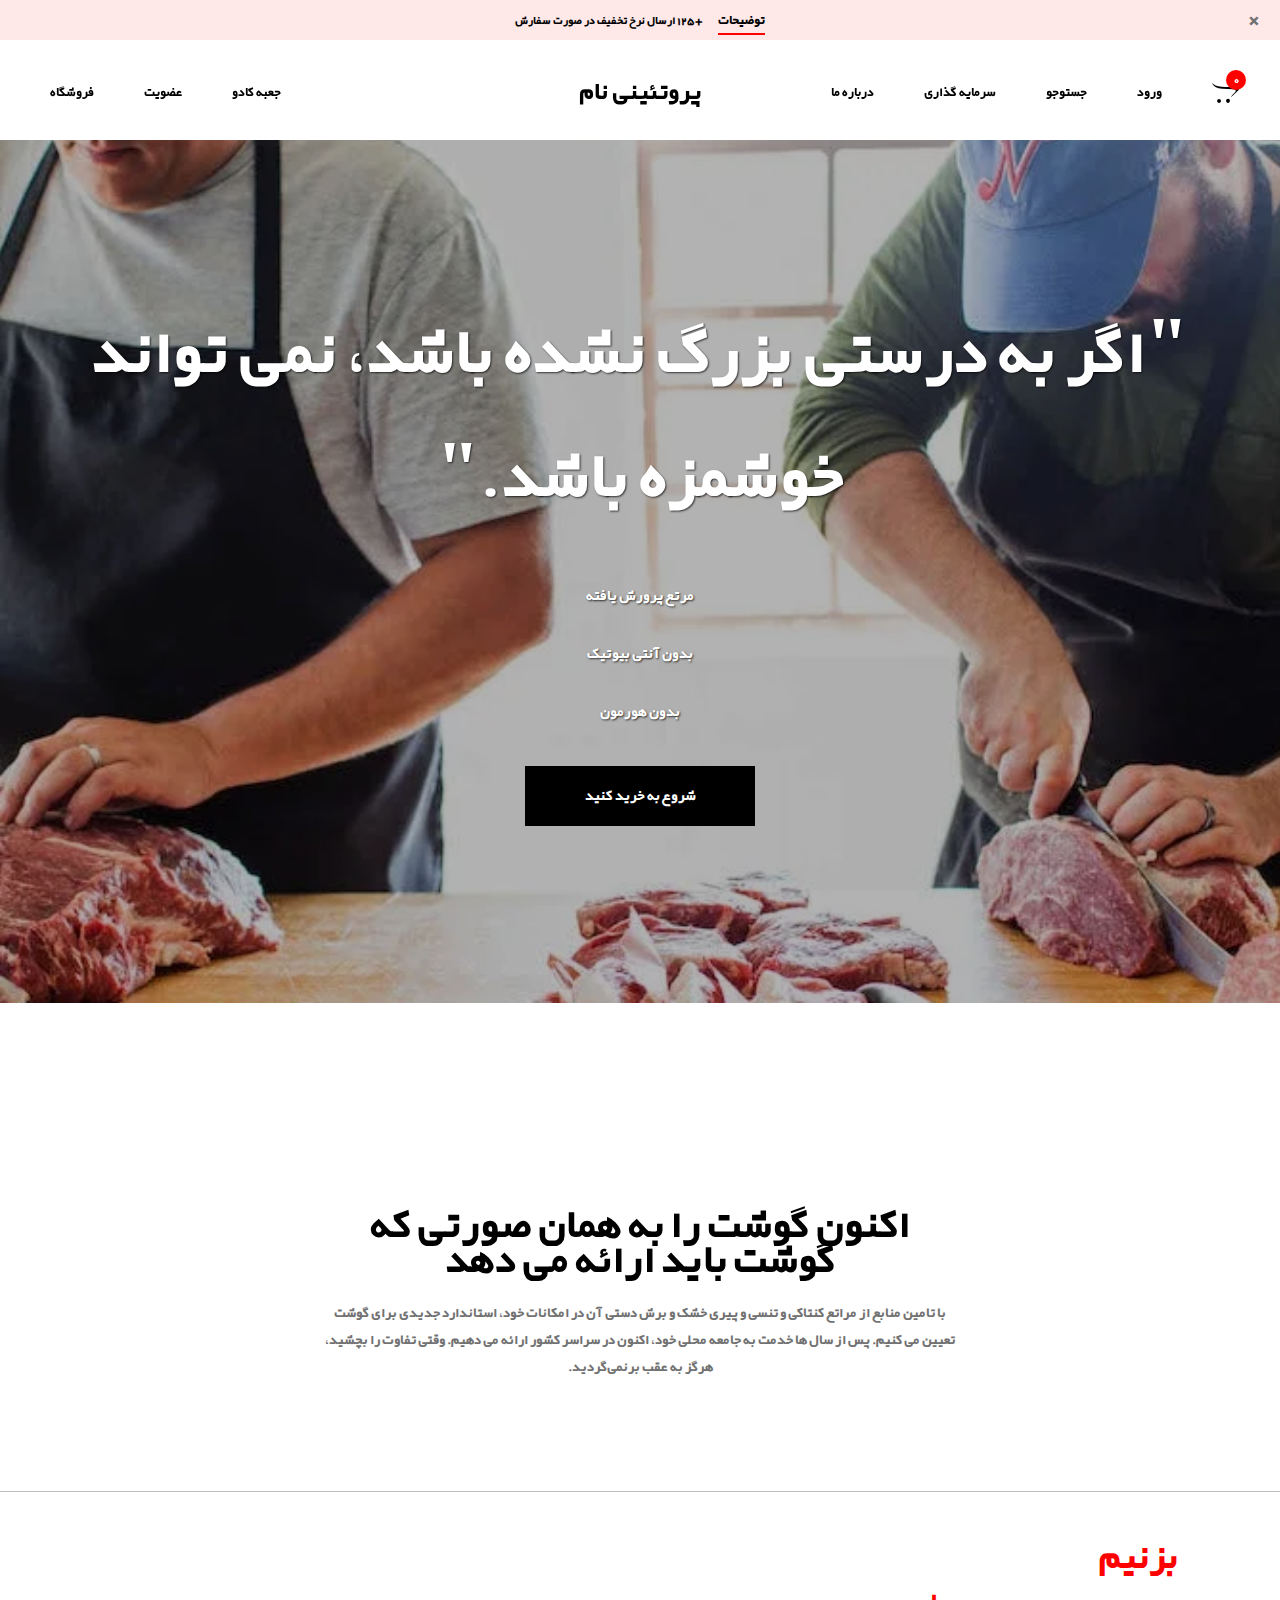
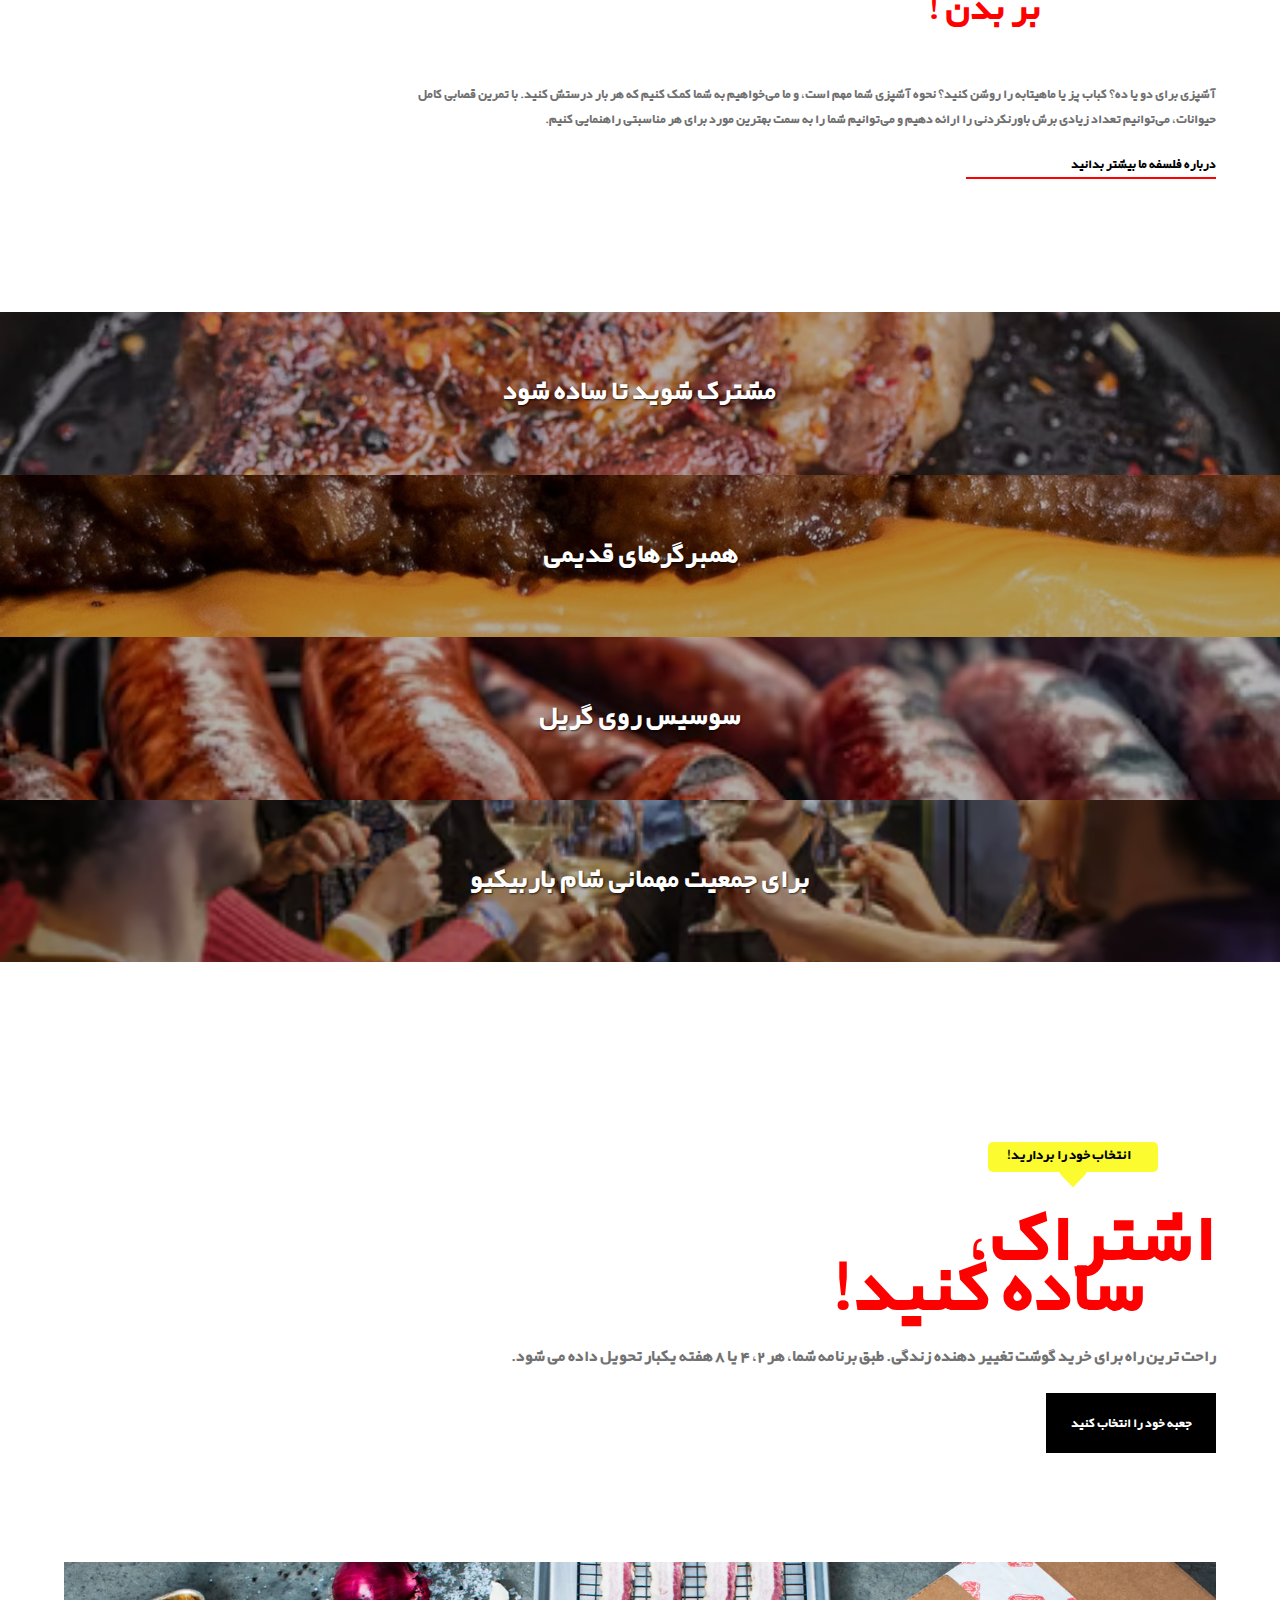
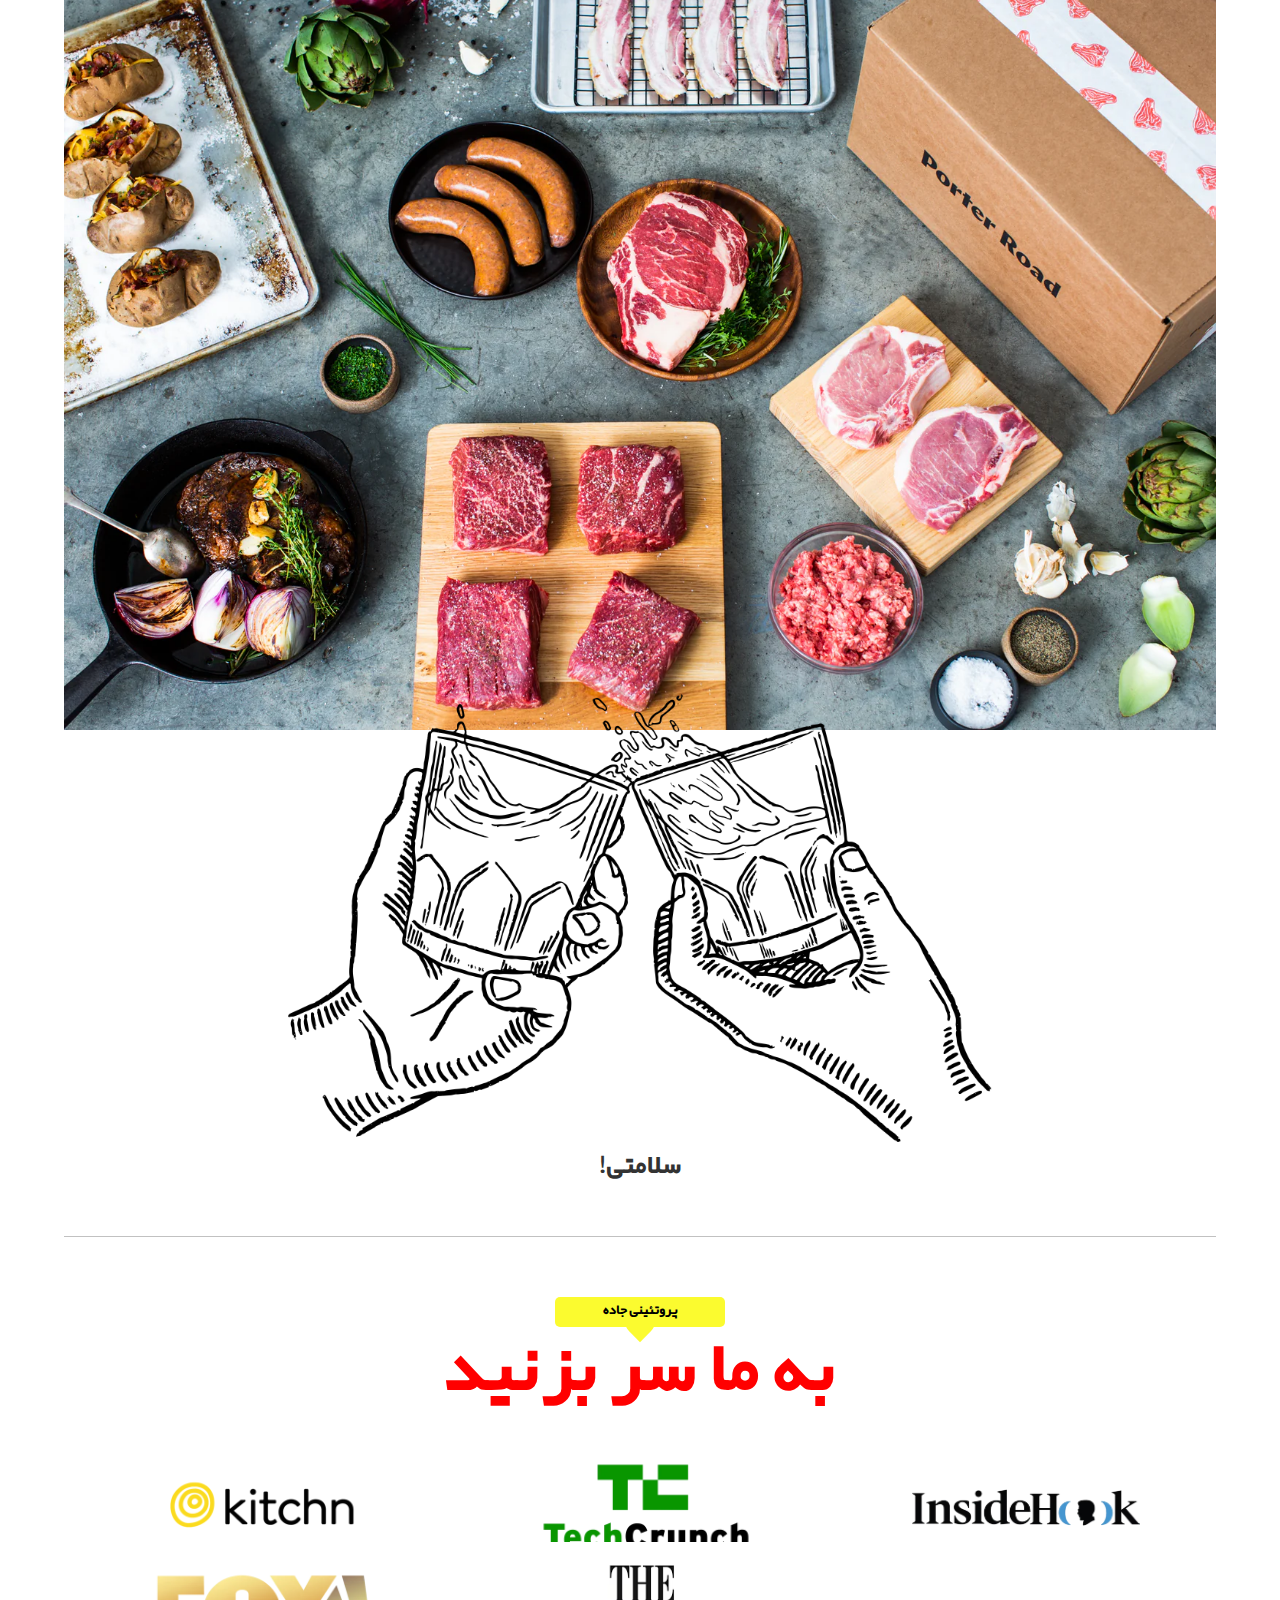
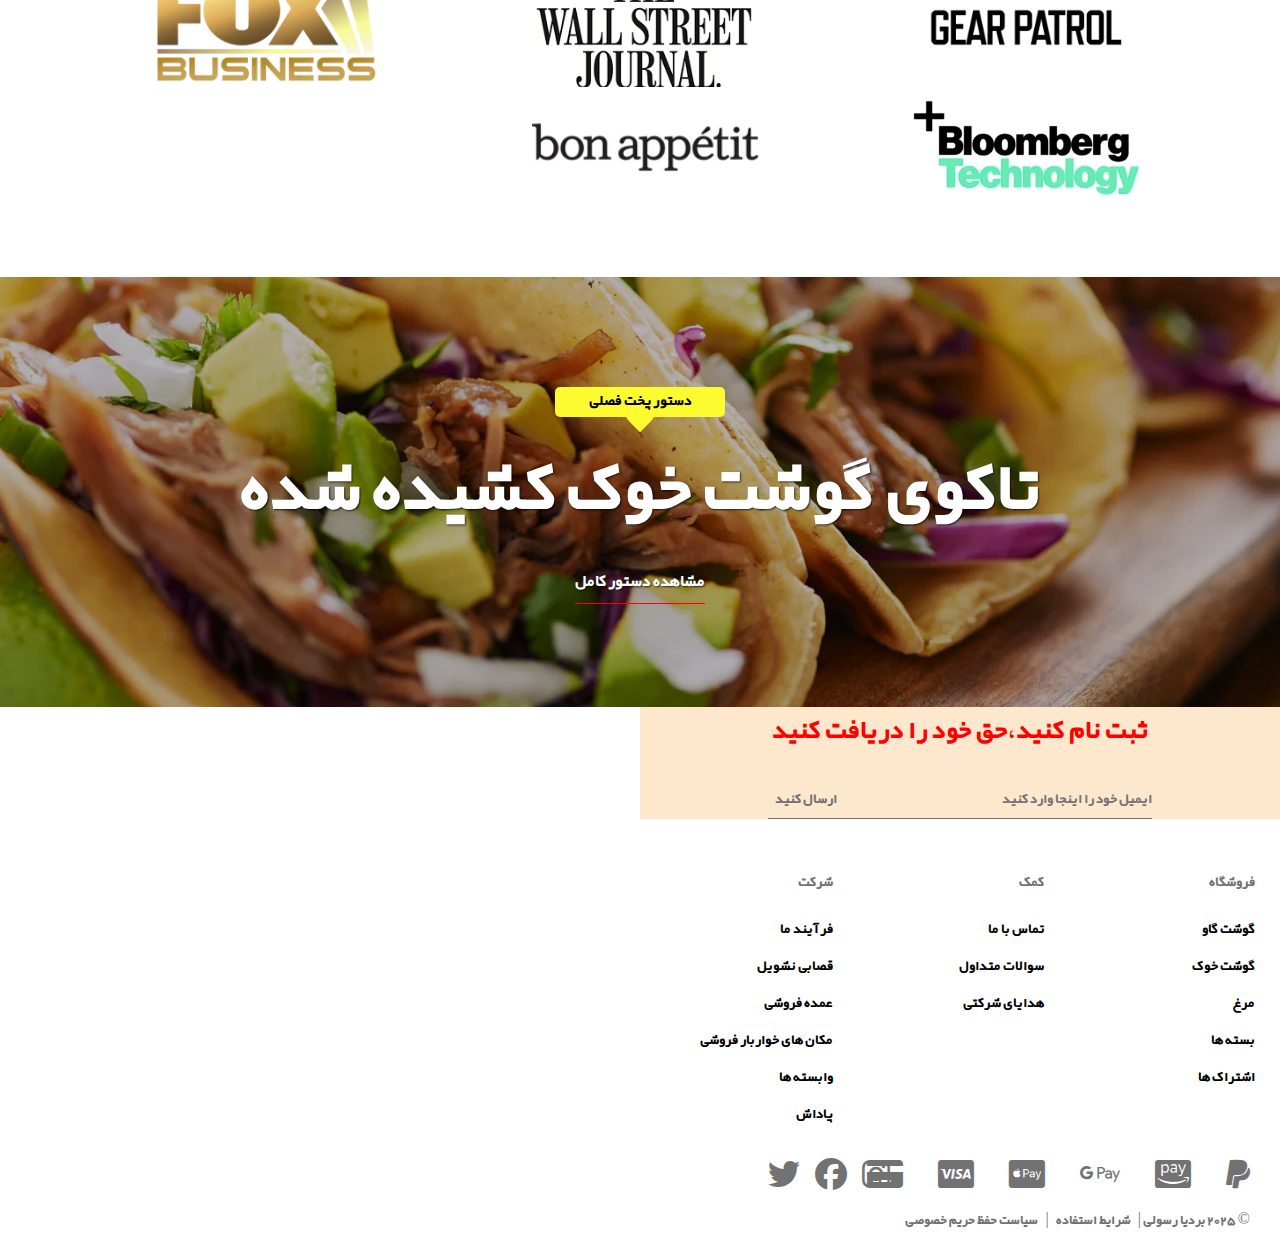
==== commit b5d8e352: "update" ====
--- a/index.html
+++ b/index.html
@@ -8,7 +8,8 @@
     <link rel="stylesheet" href="https://cdnjs.cloudflare.com/ajax/libs/font-awesome/6.7.2/css/all.min.css" integrity="sha512-Evv84Mr4kqVGRNSgIGL/F/aIDqQb7xQ2vcrdIwxfjThSH8CSR7PBEakCr51Ck+w+/U6swU2Im1vVX0SVk9ABhg==" crossorigin="anonymous" referrerpolicy="no-referrer" />
     <link rel="stylesheet" href="./assest/style-mobile.css">
     <link rel="stylesheet" href="./assest/style-tablet.css">
-    
+    <link rel="stylesheet" href="./assest/nav.css">
+    <link rel="stylesheet" href="./assest/footer.css">
 </head>
 <body>
     <div class="cart-container">
@@ -54,7 +55,7 @@
         </div>
         <div class="side-bottom">
             <div class="side-title">
-                <p>فروشگاه</p>
+                <a href="collections/all/all.html">فروشگاه</a>
             </div>
             <div class="side-category">
                 <div class="side-category-card">
@@ -108,14 +109,14 @@
         <ul class="nav-item-parent nav-center">
             <li>
                 <h2>
-                    <a id="nav-logo" href="#">پروتئینی نام</a>
+                    <a id="nav-logo" href="/protein/index.html">پروتئینی نام</a>
                 </h2>
             </li>
         </ul>
         <ul class="nav-item-parent nav-left">
             <li class="nav-item nav-left-item">جعبه کادو</li>
             <li class="nav-item nav-left-item">عضویت</li>
-            <li id="nav-shop" class=" nav-item nav-left-item">فروشگاه</li>
+            <li id="nav-shop" class=" nav-item nav-left-item"><a href="collections/all/all.html">فروشگاه</a></li>
             <li class="nav-bar">
                 <i class="open-bar fa-solid fa-bars"></i>
                 <i class="close-bar fa-solid fa-xmark"></i>
@@ -159,7 +160,8 @@
                     <p>بدون هورمون</p>
                 </div>
                 <div class="main-button">
-                    <button id="main-btn" type="button">شروع به خرید کنید</button>
+                    <a href="collections/all/all.html"><button id="main-btn" type="button">شروع به خرید کنید</button></a>
+                    
                 </div>
             </div>
         </section>
@@ -420,7 +422,8 @@
         
     </footer>
 
+    <script src="assest/nav.js"></script>
     <script src="assest/script.js"></script>
-    
+    <script src="assest/footer.js"></script>
 </body>
 </html>--- a/assest/style.css
+++ b/assest/style.css
@@ -15,135 +15,7 @@
     box-sizing: border-box;
     font-family: b-yekan;
 }
-header{
-    width: 100%;
-    background-color: #ffe8e8;
-    height: 40px;
-    display: flex;
-    /* justify-content: center; */
-    align-items: center;
-    position: relative;
-    position: fixed;
-    z-index: 999999;
-}
-header.blur{
-    filter: blur(10px);
-    /* opacity: .7; */
-    user-select: none;
-}
-.header-text{
-    position: absolute;
-    left: 50%;  
-    translate: -50%;
-    
-    /* display: flex;
-    gap: 50px; */
-}
-.header-text p{
-    font-size: 14px;
-    color: var(--black-color);
-}
-.header-detail{
-    height: 100%;
-    border-bottom: 2px solid #ff0000;
-    cursor: pointer;
-    font-size: 16px;
-    margin-left: 10px;
-}
-.header-close{
-    position: absolute;
-    right: 20px;
-    cursor: pointer;
-    font-size: 22px;
-    color: var(--gray-color);
-}
-nav{
-    display: flex;
-    /* justify-content: space-between; */
-    align-items: center;
-    height: 100px;
-    width: 100%;
-    background-color: var(--back-color);
-    /* padding: 0 50px; */
-    /* position: relative; */
-    /* background-color: #000; */
-    position: fixed;
-    margin-top: 40px;
-    z-index: 99999;
-    /* position: relative; */
-}
-nav.blur{
-    filter: blur(10px);
-    /* opacity: .7; */
-    user-select: none;
-}
-li{
-    list-style: none;
-    height: 100%;
-}
-a{
-    text-decoration: none;
-}
-.nav-item-parent{
-    display: flex;
-    gap: 50px;
-    align-items: center;
-    height: 100%;
-}
-.nav-right{
-    position: absolute;
-    right: 40px;
-    top: 40px;
-}
-.nav-icon{
-    font-size: 22px;
-    position: relative;
-    cursor: pointer;
-}
-#nav-logo{
-    color: #000;
-    font-weight: 400;
-    font-size: 30px;
-}
-.nav-left{
-    position: absolute;
-    left: 50px;
-    top: 40px;
-}
-.nav-center{
-    position: absolute;
-    left: 50%;
-    transform: translateX(-50%);
-    top: 30px;
-}
-.nav-item{
-    cursor: pointer;
-    transition: all .2s;
-}
-.nav-item:hover{
-    color: var(--gray-color);
-}
-.cart-circle{
-    width: 20px;
-    height: 20px;
-    border-radius: 50%;
-    background-color: #ff0000;
-    position: absolute;
-    top: -10px;
-    right: -6px;
-    /* position: relative; */
-    color: var(--back-color);
-    font-size: 14px;
-}
-.cart-item-numb{
-    position: absolute;
-    top: 50%;
-    left: 50%;
-    translate: -50% -50%;
-}
-.nav-bar{
-    display: none;
-}
+
 main{
     width: 100%;
     position: relative;
@@ -386,60 +258,7 @@
     position: absolute;
     bottom: 20px;
 }
-.shop-nav{
-    width: 100%;
-    height: 100vh;
-    position: fixed;
-    top: 140px;
-    z-index: 9999999;
-    display: none;
-    transition: all .2s;
-}
-.shop-parent{
-    width: 100%;
-    height: 100%;
-    display: flex;
-    position: relative;
-    justify-content: center;
-    align-items: center;
-}
-.shop-item{
-    position: absolute;
-    height: 100%;
-    width: 25%;
-    /* z-index: -1; */
-    transition: all .4s;
-}
-.shop-item4{
-    left: 0;
-}
-.shop-item3{
-    left: 25%;
-}
-.shop-item2{
-    left:50%;
-}
-.shop-item1{
-    left: 75%;
-}
-.shop-item img{
-    width: 100%;
-    height: 100%;
-    object-fit: cover;
-}
-.shop-item h1{
-    position: absolute;
-    top: 40%;
-    left: 50%;
-    translate: -50% -50%;
-    z-index: 9999;
-    color: var(--back-color);
-    text-shadow: var(--text-shadow);
-    font-size: 50px;
-}
-.shop-item:hover{
-    width: 26%;
-}
+
 .sub-container{
     width: 60%;
     margin-top: 180px;
@@ -670,241 +489,5 @@
 .taco-btn a:hover{
     color: var(--gray-color);
 }
-footer{
-    display: flex;
-    width: 100%;
-    position: relative;
-    top: 140px;
-    height: 500px;
-}
-/* .footer-right{
-    width: 50%;
-} */
-footer.blur{
-    filter: blur(10px);
-    opacity: .7;
-    user-select: none;
-}
-.footer-left{
-    width: 50%;
-    display: flex;
-    flex-direction: column;
-    background-color: #fde8cd;
-    align-items: center;
-    justify-content: center;
-    position: relative;
-    gap: 30px;
-}
-.footer-left h1{
-    color: #ff0000;
-    font-size: 32px;
-}
-.footer-input{
-    display: flex;
-    border-bottom: 1px solid var(--gray-color);
-    width: 60%;
-    padding-bottom: 5px;
-}
-#footer-email{
-    background-color: #fde8cd;
-    border: none;
-    outline: none;
-    width: 80%;
-    font-size: 17px;
-    color: var(--gray-color);
-}
-#footer-submit{
-    width: 20%;
-    background-color: #fde8cd;
-    border: none;
-    outline: none;
-    font-size: 17px;
-    color: var(--gray-color);
-    cursor: pointer;
-}
-.footer-left img{
-    height: 160px;
-    position: absolute;
-    mix-blend-mode: multiply;
-}
-#bacon-1{
-    top: 15px;
-    left: 50%;
-    translate: -50%;
-    transform: rotate(-30deg);
-}
-#bacon-2{
-    top: 160px;
-    left: -5px;
-    transform: rotate(90deg);
-}
-#bacon-3{
-    top: 300px;
-    right: 40px;
-}
-.footer-right{
-    width: 50%;
-    display: flex;
-    flex-direction: column;
-}
-.footer-top{
-    display: flex;
-    width: 100%;
-    height: 75%;
-}
-.footer-card{
-    width: 33%;
-    display: flex;
-    flex-direction: column;
-    gap: 10px;
-    font-size: 17px;
-    padding-top: 50px;
-    padding-right: 25px;
-}
-.footer-card p{
-    color: var(--gray-color);
-    margin-bottom: 10px;
-}
-.footer-card a{
-    color: var(--black-color);
-    transition: all .3s;
-}
-.footer-card a:hover{
-    color: var(--gray-color);
-}
-.footer-bottom{
-    display: flex;
-    height: 25%;
-    width: 100%;
-    /* flex-direction: column; */
-    position: relative;
-    padding-bottom: 30px;
-}
-.footer-bt-right{
-    display: flex;
-    flex-direction: column;
-    gap: 15px;
-    /* padding-right: 30px; */
-    position: relative;
-}
-.footer-bt-top{
-    display: flex;
-    gap: 35px;
-    font-size: 32px;
-    color: var(--gray-color);
-    position: absolute;
-    right: 30px;
-}
-.footer-bt-bottom{
-    color: var(--gray-color);
-    position: absolute;
-    right: 30px;
-    top: 50px;
-    width: 400px;
-}
-.footer-bt-bottom p{
-    width: 100%;
-}
-.footer-bt-bottom span{
-    margin:0 5px;
-}
-.footer-bt-bottom span:hover{
-    color: var(--black-color);
-    cursor: pointer;
-}
-.footer-bt-left{
-    padding:0 20%;
-    font-size: 32px;
-    color: var(--gray-color);
-    display: flex;
-    gap: 15px;
-    position: absolute;
-    left: 0;
-}
-.footer-card-mb{
-    display: none;
-}
-.cart-container{
-    height: 100vh;
-    width: 430px;
-    position: fixed;
-    z-index: 999999999999;
-    background-color: var(--back-color);
-    display: flex;
-    flex-direction: column;
-    display: none;
-    right: 0;
-    top: 0;
-    animation: cart-animation .6s ease;
-    transition: all .6s;
-}
-.cart-container.active{
-    display: flex;
-}
-.cart-top{
-    display: flex;
-    position: relative;
-    justify-content: end;
-    height: 10%;
-    align-items: center;
-    border-bottom: 1px solid #c1c1c1;
-    padding-left: 20px;
-}
-.cart-top-center{
-    position: absolute;
-    left: 50%;
-    top:  50%;
-    translate: -50% -50%;
-    font-size: 13px;
-}
-.cart-top-right{
-    font-size: 19px;
-    font-weight: lighter;
-    cursor: pointer;
-    color: var(--gray-color);
-}
-.cart-mid{
-    height: 70%;
-    border-bottom: 1px solid #c1c1c1;
-    text-align: center;
-    color: #ff0000;
-}
-.cart-bottom{
-    display: flex;
-    flex-direction: column;
-    align-items: center;
-}
-.cart-bt-top{
-    width: 90%;
-    display: flex;
-    justify-content: space-between;
-    font-size: 25px;
-    height: 40%;
-}
-.cart-bt-bottom{
-    width: 100%;
-    height: 60%;
-    display: flex;
-    flex-direction: column;
-    gap: 7px;
-    align-items: center;
-    justify-content: center;
-}
-#cart-btn{
-    width: 90%;
-    height: 80px;
-    background-color: var(--black-color);
-    border: none;
-    color: var(--back-color);
-    font-size: 20px;
-    /* word-spacing: 3px; */
-    cursor: pointer;
-}
-#price-sum span{
-    font-size: 20px;
-}
-@keyframes cart-animation {
-    from{
-        right: -430px;
-    }
-}
+
+
--- a/assest/style-mobile.css
+++ b/assest/style-mobile.css
@@ -6,54 +6,7 @@
     --text-shadow:1px 1px 2px rgba(0, 0, 0, .7);
 }
 @media(max-width:768px){
-    nav{
-        height: 60px !important;
-        margin-top: 30px;  
-    }
-    .nav-item{
-        display: none;
-    }
-    .nav-right{
-        right: 20px;
-        top: 20px !important;
-    }
-    .nav-left{
-        left: 20px;
-        top: 20px !important;
-    }
-    .nav-center{
-        top: 12px !important;
-    }
-    .nav-bar{
-        font-size: 22px;
-        display: block;
-    }
-    .close-bar{
-        display: none;
-    }
-    .close-bar.active{
-        display: block;
-    }
-    .open-bar.active{
-        display: none;
-    }
-    header{
-        height: 30px;
-    }
-    .header-close{
-        display: none;
-    }
-    .header-text{
-        width: 100%;
-        display: flex;
-        justify-content: center;
-    }
-    .header-text p{
-        font-size: 12px;
-    }
-    .header-detail{
-        font-size: 14px;
-    }
+   
     main{
         top: 90px !important;
     }
@@ -79,145 +32,7 @@
     #main-btn{
         width: 290px;
     }
-    .side-nav{
-        display: flex;
-        flex-direction: column;
-        width: 100%;
-        /* height: 100px; */
-        background-color: var(--back-color);
-        position: absolute;
-        top: 90px;
-        left: 0;
-        z-index: 99999;
-        align-items: center;
-        overflow: auto;
-        /* animation: side-nav-animation .7s ease-in-out; */
-        display: none;
-    }
-    .side-nav.active{
-        display: flex;
-    }
-    /* @keyframes side-nav-animation {
-        from{
-            left: -100%;
-            opacity: 0;
-        }
-    } */
-    .side-top{
-        height: 100px;
-        width: 100%;
-        display: flex;
-        flex-direction: column;
-        align-items: center;
-        background-color:  #fef4f4;
-        /* position: relative; */
-        padding-bottom: 10px;
-    }
-    .search-top{
-        /* position: relative; */
-        height: 100%;
-        width: 100%;
-        display: flex;
-        flex-direction: column;
-        justify-content: center;
-        align-items: center;
-    }
-    #search-text{
-        color: #ff0000;
-        font-size: 28px;
-    }
-    #side-search{
-        width: 100%;
-        /* position: absolute; */
-        height: 35px;
-        padding: 0 20px;
-        background-color: transparent;
-        border: 1px solid #ddcbcb;
-        border-radius: 10px;
-        outline: none;
-        /* display: flex;
-        justify-content: center; */
-        /* color: #ff0000; */
-    }
-    .side-bottom{
-        width: 100%;
-        display: flex;
-        flex-direction: column;
-        align-items: center;
-    }
-    .side-title{
-        width: 100%;
-        height: 70px;
-        display: flex;
-        justify-content: center;
-        align-items: center;
-        font-size: 22px;
-    }
-    .side-title p:hover{
-        color: var(--gray-color);
-        transition: all .2s;
-    }
-    .side-category{
-        width: 90%;
-        display: flex;
-        flex-wrap: wrap;
-        gap: 5px;
-    }
-    .side-category-card{
-        width: 49%;
-        height: 180px;
-        background-color: #fef4f4;
-        display: flex;
-        flex-direction: column;
-        align-items: center;
-        justify-content: center;
-        padding: 0px !important;
-        position: relative;
-    }
-    .side-category-card img{
-        width: 100% !important;
-        height: 100% !important;
-        /* mix-blend-mode: multiply; */
-        object-fit: cover;
-        position: absolute;
-        filter: brightness(.7);
-    }
-    /* #shop-img{
-        width: 75% !important;
-        height: 55% !important;
-    }
-    #pig-img{
-        width: 50% !important;
-        height: 55% !important;
-    } */
-    .side-category-card h3{
-        color: var(--back-color) !important;
-        z-index: 999999;
-        font-size: 25px;
-        position: absolute;
-        left: 50%;
-        top: 50%;
-        translate: -50% -50%;
-        text-shadow: var(--text-shadow);
-    }
-    .side-item-parent{
-        display: flex;
-        flex-direction: column;
-        width: 100%;
-        align-items: center;
-    }
-    .side-item{
-        width: 100%;
-        display: flex;
-        justify-content: center;
-        align-items: center;
-        height: 70px;
-        border-bottom: 1px solid #c1c1c1;
-        transition: all .3s;
-    }
-    .side-item:hover{
-        color: var(--gray-color);
-    }
+   
     .deliver{
         width: 100%;
     }
@@ -424,10 +239,10 @@
         font-size: 10px;
     }
     .menha{
-        display: none;
+        display: none !important;
     }
     .menha.active{
-        display: block;
+        display: block !important;
     }
     .jam.active{
         display: none;
@@ -503,8 +318,5 @@
         left: 15px !important;
         /* padding-left: 130px; */
     }
-    .cart-container{
-        width: 100% !important;
-    }
     
 }
--- a/assest/style-tablet.css
+++ b/assest/style-tablet.css
@@ -5,42 +5,7 @@
     --gray-color:#727272;
 }
 @media(max-width:1280px){
-    .nav-item{
-        display: none;
-    }
-    .nav-right{
-        right: 20px;
-        top: 25px;
-    }
-    .nav-left{
-        left: 20px;
-        top: 25px;
-    }
-    .nav-center{
-        top: 20px;
-    }
-    .nav-bar{
-        font-size: 22px;
-        display: block;
-    }
-    .close-bar{
-        display: none;
-    }
-    .header-close{
-        display: none;
-    }
-    .header-text{
-        width: 100%;
-        display: flex;
-        justify-content: center;
-    }
-    nav{
-        height: 80px;
-        margin-top: 30px;  
-    }
-    header{
-        height: 30px;
-    }
+    
     main{
         top: 110px;
     }
@@ -63,157 +28,7 @@
     .main-background{
         height: 1050px;
     }
-    .side-nav{
-        display: flex;
-        flex-direction: column;
-        width: 100%;
-        /* height: 100px; */
-        background-color: var(--back-color);
-        position: absolute;
-        top: 90px;
-        left: 0;
-        z-index: 99999;
-        align-items: center;
-        overflow: auto;
-        /* animation: side-nav-animation .7s ease-in-out; */
-        display: none;
-    }
-    .side-nav.active{
-        display: flex;
-    }
-    /* @keyframes side-nav-animation {
-        from{
-            left: -100%;
-            opacity: 0;
-        }
-    } */
-    .side-top{
-        height: 180px;
-        width: 100%;
-        display: flex;
-        flex-direction: column;
-        align-items: center;
-        justify-content: center;
-        background-color:  #fef4f4;
-        /* position: relative; */
-        /* padding-bottom: 10px; */
-    }
-    .search-top{
-        /* position: relative; */
-        height: 50%;
-        width: 100%;
-        display: flex;
-        flex-direction: column;
-        justify-content: center;
-        align-items: center;
-        padding-top: 50px;
-    }
-    #search-text{
-        color: #ff0000;
-        font-size: 28px;
-    }
-    .search-bottom{
-        height: 50%;
-        width: 100%;
-        display: flex;
-        justify-content: center;
-        align-items: center;
-    }
-    #side-search{
-        width: 100%;
-        /* position: absolute; */
-        height: 35px;
-        padding: 0 20px;
-        background-color: transparent;
-        border: 1px solid #ddcbcb;
-        border-radius: 10px;
-        outline: none;
-        /* display: flex;
-        justify-content: center; */
-        /* color: #ff0000; */
-    }
-    .side-bottom{
-        width: 100%;
-        display: flex;
-        flex-direction: column;
-        align-items: center;
-    }
-    .side-title{
-        width: 100%;
-        height: 70px;
-        display: flex;
-        justify-content: center;
-        align-items: center;
-        font-size: 22px
-    }
-    .side-title p:hover{
-        color: var(--gray-color);
-        transition: all .2s;
-    }
-    .side-category{
-        width: 97%;
-        display: flex;
-        flex-wrap: wrap;
-        gap: 5px;
-    }
-    .side-category-card{
-        width: 49%;
-        height: 180px;
-        background-color: #fef4f4;
-        display: flex;
-        flex-direction: column;
-        align-items: center;
-        justify-content: space-between;
-        padding: 0px 0px;
-        position: relative;
-    }
-    .side-category-card img{
-        width: 100%;
-        height: 100%;
-        /* mix-blend-mode: multiply; */
-        object-fit: cover;
-        position: absolute;
-        /* top: 0;
-        left: 0; */
-        filter: brightness(.7);
-
-    }
-    /* #shop-img{
-        width: 40%;
-        height: 65%;
-    }
-    #pig-img{
-        width: 20%;
-        height: 55%;
-    } */
-    .side-category-card h3{
-        color: var(--back-color) !important;
-        z-index: 999999;
-        font-size: 25px;
-        position: absolute;
-        left: 50%;
-        top: 50%;
-        translate: -50% -50%;
-        text-shadow: var(--text-shadow);
-    }
-    .side-item-parent{
-        display: flex;
-        flex-direction: column;
-        width: 100%;
-        align-items: center;
-    }
-    .side-item{
-        width: 100%;
-        display: flex;
-        justify-content: center;
-        align-items: center;
-        height: 70px;
-        border-bottom: 1px solid #c1c1c1;
-        transition: all .3s;
-    }
-    .side-item:hover{
-        color: var(--gray-color);
-    }
+    
     .deliver{
         width: 100%;
     }
--- a/assest/nav.css
+++ b/assest/nav.css
@@ -0,0 +1,700 @@
+@font-face{
+    font-family: b-yekan;
+    src: url(../font/6\ yekan\ boom\ plus\ \(Tarfand3.com\).TTF);
+}
+:root{
+    --back-color:#fff;
+    --black-color:#000;
+    --dark-text:#333;
+    --gray-color:#727272;
+    --text-shadow:1px 1px 2px rgba(0, 0, 0, .7);
+}
+*{
+    padding: 0;
+    margin: 0;
+    box-sizing: border-box;
+    font-family: b-yekan;
+}
+li a{
+    color: var(--black-color);
+}
+footer.blur{
+    opacity: .7;
+    filter: blur(10px);
+    user-select: none;
+}
+main.blur{
+    opacity: .7;
+    filter: blur(10px);
+    user-select: none;
+}
+header{
+    width: 100%;
+    background-color: #ffe8e8;
+    height: 40px;
+    display: flex;
+    /* justify-content: center; */
+    align-items: center;
+    position: relative;
+    position: fixed;
+    z-index: 999999;
+}
+header.blur{
+    filter: blur(10px);
+    /* opacity: .7; */
+    user-select: none;
+}
+.header-text{
+    position: absolute;
+    left: 50%;  
+    translate: -50%;
+    
+    /* display: flex;
+    gap: 50px; */
+}
+.header-text p{
+    font-size: 14px;
+    color: var(--black-color);
+}
+.header-detail{
+    height: 100%;
+    border-bottom: 2px solid #ff0000;
+    cursor: pointer;
+    font-size: 16px;
+    margin-left: 10px;
+}
+.header-close{
+    position: absolute;
+    right: 20px;
+    cursor: pointer;
+    font-size: 22px;
+    color: var(--gray-color);
+}
+nav{
+    display: flex;
+    /* justify-content: space-between; */
+    align-items: center;
+    height: 100px;
+    width: 100%;
+    background-color: var(--back-color);
+    /* padding: 0 50px; */
+    /* position: relative; */
+    /* background-color: #000; */
+    position: fixed;
+    margin-top: 40px;
+    z-index: 99999;
+    /* position: relative; */
+}
+nav.blur{
+    filter: blur(10px);
+    /* opacity: .7; */
+    user-select: none;
+}
+li{
+    list-style: none;
+    height: 100%;
+}
+a{
+    text-decoration: none;
+}
+.nav-item-parent{
+    display: flex;
+    gap: 50px;
+    align-items: center;
+    height: 100%;
+}
+.nav-right{
+    position: absolute;
+    right: 40px;
+    top: 40px;
+}
+.nav-icon{
+    font-size: 22px;
+    position: relative;
+    cursor: pointer;
+}
+#nav-logo{
+    color: #000;
+    font-weight: 400;
+    font-size: 30px;
+}
+.nav-left{
+    position: absolute;
+    left: 50px;
+    top: 40px;
+}
+.nav-center{
+    position: absolute;
+    left: 50%;
+    transform: translateX(-50%);
+    top: 30px;
+}
+.nav-item{
+    cursor: pointer;
+    transition: all .2s;
+}
+.nav-item:hover{
+    color: var(--gray-color);
+}
+.cart-circle{
+    width: 20px;
+    height: 20px;
+    border-radius: 50%;
+    background-color: #ff0000;
+    position: absolute;
+    top: -10px;
+    right: -6px;
+    /* position: relative; */
+    color: var(--back-color);
+    font-size: 14px;
+}
+.cart-item-numb{
+    position: absolute;
+    top: 50%;
+    left: 50%;
+    translate: -50% -50%;
+}
+.nav-bar{
+    display: none;
+}
+.cart-container{
+    height: 100vh;
+    width: 430px;
+    position: fixed;
+    z-index: 999999999999;
+    background-color: var(--back-color);
+    display: flex;
+    flex-direction: column;
+    display: none;
+    right: 0;
+    top: 0;
+    animation: cart-animation .6s ease;
+    transition: all .6s;
+}
+.cart-container.active{
+    display: flex;
+}
+.cart-top{
+    display: flex;
+    position: relative;
+    justify-content: end;
+    height: 10%;
+    align-items: center;
+    border-bottom: 1px solid #c1c1c1;
+    padding-left: 20px;
+}
+.cart-top-center{
+    position: absolute;
+    left: 50%;
+    top:  50%;
+    translate: -50% -50%;
+    font-size: 13px;
+}
+.cart-close{
+    font-size: 23px;
+    font-weight: lighter;
+    cursor: pointer;
+    color: var(--gray-color);
+}
+.cart-mid{
+    height: 70%;
+    border-bottom: 1px solid #c1c1c1;
+    text-align: center;
+    color: #ff0000;
+}
+.cart-bottom{
+    display: flex;
+    flex-direction: column;
+    align-items: center;
+}
+.cart-bt-top{
+    width: 90%;
+    display: flex;
+    justify-content: space-between;
+    font-size: 25px;
+    height: 40%;
+}
+.cart-bt-bottom{
+    width: 100%;
+    height: 60%;
+    display: flex;
+    flex-direction: column;
+    gap: 7px;
+    align-items: center;
+    justify-content: center;
+}
+#cart-btn{
+    width: 90%;
+    height: 80px;
+    background-color: var(--black-color);
+    border: none;
+    color: var(--back-color);
+    font-size: 20px;
+    /* word-spacing: 3px; */
+    cursor: pointer;
+    transition: all .4s;
+}
+#cart-btn:hover{
+    background-color: var(--back-color);
+    color: var(--black-color);
+    border: 1px solid var(--black-color);
+}
+#price-sum span{
+    font-size: 20px;
+}
+@keyframes cart-animation {
+    from{
+        right: -430px;
+    }
+}
+.side-nav{
+    display: none;
+}
+.shop-nav{
+    width: 100%;
+    height: 100vh;
+    position: fixed;
+    top: 140px;
+    z-index: 9999999;
+    display: none;
+    transition: all .2s;
+}
+.shop-parent{
+    width: 100%;
+    height: 100%;
+    display: flex;
+    position: relative;
+    justify-content: center;
+    align-items: center;
+}
+.shop-item{
+    position: absolute;
+    height: 100%;
+    width: 25%;
+    /* z-index: -1; */
+    transition: all .4s;
+}
+.shop-item4{
+    left: 0;
+}
+.shop-item3{
+    left: 25%;
+}
+.shop-item2{
+    left:50%;
+}
+.shop-item1{
+    left: 75%;
+}
+.shop-item img{
+    width: 100%;
+    height: 100%;
+    object-fit: cover;
+}
+.shop-item h1{
+    position: absolute;
+    top: 40%;
+    left: 50%;
+    translate: -50% -50%;
+    z-index: 9999;
+    color: var(--back-color);
+    text-shadow: var(--text-shadow);
+    font-size: 50px;
+}
+.shop-item:hover{
+    width: 26%;
+}
+@media(max-width:768px){
+    nav{
+        height: 60px !important;
+        margin-top: 30px;  
+    }
+    .nav-item{
+        display: none;
+    }
+    .nav-right{
+        right: 20px;
+        top: 20px !important;
+    }
+    .nav-left{
+        left: 20px;
+        top: 20px !important;
+    }
+    .nav-center{
+        top: 12px !important;
+    }
+    #nav-logo{
+        font-size: 25px;
+    }
+    .nav-bar{
+        font-size: 22px;
+        display: block;
+    }
+    .close-bar{
+        display: none;
+    }
+    .close-bar.active{
+        display: block;
+    }
+    .open-bar.active{
+        display: none;
+    }
+    header{
+        height: 30px;
+    }
+    .header-close{
+        display: none;
+    }
+    .header-text{
+        width: 100%;
+        display: flex;
+        justify-content: center;
+    }
+    .header-text p{
+        font-size: 12px;
+    }
+    .header-detail{
+        font-size: 14px;
+    }
+    .side-nav{
+        display: flex;
+        flex-direction: column;
+        width: 100%;
+        /* height: 100px; */
+        background-color: var(--back-color);
+        position: absolute;
+        top: 90px;
+        height: 100%;
+        left: 0;
+        z-index: 99999;
+        align-items: center;
+        overflow: auto;
+        /* animation: side-nav-animation .7s ease-in-out; */
+        display: none;
+    }
+    .side-nav.active{
+        display: flex;
+    }
+    /* @keyframes side-nav-animation {
+        from{
+            left: -100%;
+            opacity: 0;
+        }
+    } */
+    .side-top{
+        height: 100px;
+        width: 100%;
+        display: flex;
+        flex-direction: column;
+        align-items: center;
+        background-color:  #fef4f4;
+        /* position: relative; */
+        padding-bottom: 10px;
+    }
+    .search-top{
+        /* position: relative; */
+        height: 100%;
+        width: 100%;
+        display: flex;
+        flex-direction: column;
+        justify-content: center;
+        align-items: center;
+    }
+    #search-text{
+        color: #ff0000;
+        font-size: 28px;
+    }
+    #side-search{
+        width: 100%;
+        /* position: absolute; */
+        height: 35px;
+        padding: 0 20px;
+        background-color: transparent;
+        border: 1px solid #ddcbcb;
+        border-radius: 10px;
+        outline: none;
+        /* display: flex;
+        justify-content: center; */
+        /* color: #ff0000; */
+    }
+    .side-bottom{
+        width: 100%;
+        display: flex;
+        flex-direction: column;
+        align-items: center;
+    }
+    .side-title{
+        width: 100%;
+        height: 70px;
+        display: flex;
+        justify-content: center;
+        align-items: center;
+        font-size: 22px;
+    }
+    .side-title a{
+        color: var(--black-color);
+    }
+    .side-title a:hover{
+        color: var(--gray-color);
+        transition: all .2s;
+    }
+    .side-category{
+        width: 90%;
+        display: flex;
+        flex-wrap: wrap;
+        gap: 5px;
+    }
+    .side-category-card{
+        width: 49%;
+        height: 180px;
+        background-color: #fef4f4;
+        display: flex;
+        flex-direction: column;
+        align-items: center;
+        justify-content: center;
+        padding: 0px !important;
+        position: relative;
+    }
+    .side-category-card img{
+        width: 100% !important;
+        height: 100% !important;
+        /* mix-blend-mode: multiply; */
+        object-fit: cover;
+        position: absolute;
+        filter: brightness(.7);
+    }
+    /* #shop-img{
+        width: 75% !important;
+        height: 55% !important;
+    }
+    #pig-img{
+        width: 50% !important;
+        height: 55% !important;
+    } */
+    .side-category-card h3{
+        color: var(--back-color) !important;
+        z-index: 999999;
+        font-size: 25px;
+        position: absolute;
+        left: 50%;
+        top: 50%;
+        translate: -50% -50%;
+        text-shadow: var(--text-shadow);
+    }
+    .side-item-parent{
+        display: flex;
+        flex-direction: column;
+        width: 100%;
+        align-items: center;
+    }
+    .side-item{
+        width: 100%;
+        display: flex;
+        justify-content: center;
+        align-items: center;
+        height: 70px;
+        border-bottom: 1px solid #c1c1c1;
+        transition: all .3s;
+    }
+    .side-item:hover{
+        color: var(--gray-color);
+    }
+    .cart-container{
+        width: 100% !important;
+    }
+} 
+@media(max-width:992px){
+    .nav-item{
+        display: none;
+    }
+    .nav-right{
+        right: 20px;
+        top: 25px;
+    }
+    .nav-left{
+        left: 20px;
+        top: 25px;
+    }
+    .nav-center{
+        top: 20px;
+    }
+    .nav-bar{
+        font-size: 22px;
+        display: block;
+    } 
+    .open-bar.active{
+        display: none !important;
+    }
+    .close-bar{
+        display: none !important;
+    }
+    .close-bar.active{
+        display: block !important;
+    }
+    .header-close{
+        display: none;
+    }
+    .header-text{
+        width: 100%;
+        display: flex;
+        justify-content: center;
+    }
+    nav{
+        height: 80px;
+        margin-top: 30px;  
+    }
+    header{
+        height: 30px;
+    }
+    .side-nav{
+        display: flex;
+        flex-direction: column;
+        width: 100%;
+        /* height: 100px; */
+        background-color: var(--back-color);
+        position: absolute;
+        top: 90px;
+        left: 0;
+        z-index: 99999;
+        align-items: center;
+        overflow: auto;
+        /* animation: side-nav-animation .7s ease-in-out; */
+        display: none;
+    }
+    .side-nav.active{
+        display: flex;
+    }
+    /* @keyframes side-nav-animation {
+        from{
+            left: -100%;
+            opacity: 0;
+        }
+    } */
+    .side-top{
+        height: 180px;
+        width: 100%;
+        display: flex;
+        flex-direction: column;
+        align-items: center;
+        justify-content: center;
+        background-color:  #fef4f4;
+        /* position: relative; */
+        /* padding-bottom: 10px; */
+    }
+    .search-top{
+        /* position: relative; */
+        height: 50%;
+        width: 100%;
+        display: flex;
+        flex-direction: column;
+        justify-content: center;
+        align-items: center;
+        padding-top: 50px;
+    }
+    #search-text{
+        color: #ff0000;
+        font-size: 28px;
+    }
+    .search-bottom{
+        height: 50%;
+        width: 100%;
+        display: flex;
+        justify-content: center;
+        align-items: center;
+    }
+    #side-search{
+        width: 100%;
+        /* position: absolute; */
+        height: 35px;
+        padding: 0 20px;
+        background-color: transparent;
+        border: 1px solid #ddcbcb;
+        border-radius: 10px;
+        outline: none;
+        /* display: flex;
+        justify-content: center; */
+        /* color: #ff0000; */
+    }
+    .side-bottom{
+        width: 100%;
+        display: flex;
+        flex-direction: column;
+        align-items: center;
+    }
+    .side-title{
+        width: 100%;
+        height: 70px;
+        display: flex;
+        justify-content: center;
+        align-items: center;
+        font-size: 22px
+    }
+    .side-title p:hover{
+        color: var(--gray-color);
+        transition: all .2s;
+    }
+    .side-category{
+        width: 97%;
+        display: flex;
+        flex-wrap: wrap;
+        gap: 5px;
+    }
+    .side-category-card{
+        width: 49%;
+        height: 180px;
+        background-color: #fef4f4;
+        display: flex;
+        flex-direction: column;
+        align-items: center;
+        justify-content: space-between;
+        padding: 0px 0px;
+        position: relative;
+    }
+    .side-category-card img{
+        width: 100%;
+        height: 100%;
+        /* mix-blend-mode: multiply; */
+        object-fit: cover;
+        position: absolute;
+        /* top: 0;
+        left: 0; */
+        filter: brightness(.7);
+
+    }
+    /* #shop-img{
+        width: 40%;
+        height: 65%;
+    }
+    #pig-img{
+        width: 20%;
+        height: 55%;
+    } */
+    .side-category-card h3{
+        color: var(--back-color) !important;
+        z-index: 999999;
+        font-size: 25px;
+        position: absolute;
+        left: 50%;
+        top: 50%;
+        translate: -50% -50%;
+        text-shadow: var(--text-shadow);
+    }
+    .side-item-parent{
+        display: flex;
+        flex-direction: column;
+        width: 100%;
+        align-items: center;
+    }
+    .side-item{
+        width: 100%;
+        display: flex;
+        justify-content: center;
+        align-items: center;
+        height: 70px;
+        border-bottom: 1px solid #c1c1c1;
+        transition: all .3s;
+    }
+    .side-item:hover{
+        color: var(--gray-color);
+    }
+}    --- a/assest/footer.css
+++ b/assest/footer.css
@@ -0,0 +1,343 @@
+@font-face{
+    font-family: b-yekan;
+    src: url(../font/6\ yekan\ boom\ plus\ \(Tarfand3.com\).TTF);
+}
+:root{
+    --back-color:#fff;
+    --black-color:#000;
+    --dark-text:#333;
+    --gray-color:#727272;
+    --text-shadow:1px 1px 2px rgba(0, 0, 0, .7);
+}
+*{
+    padding: 0;
+    margin: 0;
+    box-sizing: border-box;
+    font-family: b-yekan;
+}
+footer{
+    display: flex;
+    width: 100%;
+    position: relative;
+    /* top: 140px; */
+    bottom: 0;
+    height: 500px;
+}
+/* .footer-right{
+    width: 50%;
+} */
+footer.blur{
+    filter: blur(10px);
+    opacity: .7;
+    user-select: none;
+}
+.footer-left{
+    width: 50%;
+    display: flex;
+    flex-direction: column;
+    background-color: #fde8cd;
+    align-items: center;
+    justify-content: center;
+    position: relative;
+    gap: 30px;
+}
+.footer-left h1{
+    color: #ff0000;
+    font-size: 32px;
+}
+.footer-input{
+    display: flex;
+    border-bottom: 1px solid var(--gray-color);
+    width: 60%;
+    padding-bottom: 5px;
+}
+#footer-email{
+    background-color: #fde8cd;
+    border: none;
+    outline: none;
+    width: 80%;
+    font-size: 17px;
+    color: var(--gray-color);
+}
+#footer-submit{
+    width: 20%;
+    background-color: #fde8cd;
+    border: none;
+    outline: none;
+    font-size: 17px;
+    color: var(--gray-color);
+    cursor: pointer;
+}
+.footer-left img{
+    height: 160px;
+    position: absolute;
+    mix-blend-mode: multiply;
+}
+#bacon-1{
+    top: 15px;
+    left: 50%;
+    translate: -50%;
+    transform: rotate(-30deg);
+}
+#bacon-2{
+    top: 160px;
+    left: -5px;
+    transform: rotate(90deg);
+}
+#bacon-3{
+    top: 300px;
+    right: 40px;
+}
+.footer-right{
+    width: 50%;
+    display: flex;
+    flex-direction: column;
+    background-color: var(--back-color);
+}
+.footer-top{
+    display: flex;
+    width: 100%;
+    height: 75%;
+}
+.footer-card{
+    width: 33%;
+    display: flex;
+    flex-direction: column;
+    gap: 10px;
+    font-size: 17px;
+    padding-top: 50px;
+    padding-right: 25px;
+}
+.footer-card p{
+    color: var(--gray-color);
+    margin-bottom: 10px;
+}
+.footer-card a{
+    color: var(--black-color);
+    transition: all .3s;
+}
+.footer-card a:hover{
+    color: var(--gray-color);
+}
+.footer-bottom{
+    display: flex;
+    height: 25%;
+    width: 100%;
+    /* flex-direction: column; */
+    position: relative;
+    padding-bottom: 30px;
+}
+.footer-bt-right{
+    display: flex;
+    flex-direction: column;
+    gap: 15px;
+    /* padding-right: 30px; */
+    position: relative;
+}
+.footer-bt-top{
+    display: flex;
+    gap: 35px;
+    font-size: 32px;
+    color: var(--gray-color);
+    position: absolute;
+    right: 30px;
+}
+.footer-bt-bottom{
+    color: var(--gray-color);
+    position: absolute;
+    right: 30px;
+    top: 50px;
+    width: 400px;
+}
+.footer-bt-bottom p{
+    width: 100%;
+}
+.footer-bt-bottom span{
+    margin:0 5px;
+}
+.footer-bt-bottom span:hover{
+    color: var(--black-color);
+    cursor: pointer;
+}
+.footer-bt-left{
+    padding:0 20%;
+    font-size: 32px;
+    color: var(--gray-color);
+    display: flex;
+    gap: 15px;
+    position: absolute;
+    left: 0;
+}
+.footer-card-mb{
+    display: none;
+} 
+@media(max-width:768px){
+    footer{
+        flex-direction: column;
+        height: auto !important;
+        top: 90px !important;
+     }
+     .footer-left{
+         width: 100%;
+         height: 250px !important;
+         gap: 20px;
+     }
+     .footer-left h1{
+         font-size: 24px !important;
+     }
+     .footer-left img{
+         display: none;
+     }
+     .footer-right{
+         width: 100%;
+     }
+     .footer-input{
+         width: 90%;
+     }
+     .footer-right{
+         width: 100%;
+     }
+     .footer-top{
+         display: none !important;
+     }
+     .footer-top-mb{
+         display: flex;
+         flex-direction: column;
+         width: 100%;
+         justify-content: center;
+         align-items: center;
+         /* height: 200px; */
+         padding: 50px 0;
+         gap: 20px;
+     }
+     .footer-card-mb{
+         display: flex;
+         flex-direction: column;
+         gap: 20px;
+         align-items: center;
+     }
+     .footer-card-mb i{
+         font-size: 10px;
+     }
+     .menha{
+         display: none !important;
+     }
+     .menha.active{
+         display: block !important;
+     }
+     .jam.active{
+         display: none;
+     }
+     .footer-card-top-mb{
+         display: flex;
+         /* width: 100%; */
+         gap: 10px;
+         align-items: center;
+         flex-direction: row;
+         font-size: 18px;
+     }
+     .footer-card-bottom-mb{
+         display: flex;
+         flex-direction: column;
+         gap: 10px;
+         justify-content: center;
+         width: 100%;
+         align-items: center;
+         display: none !important;
+     }
+     .footer-card-bottom-mb a{
+         color: var(--gray-color);
+     }
+     .footer-card-bottom-mb.active{
+         display: flex !important;
+     }
+     .footer-bottom{
+         width: 90%;
+         flex-direction: column;
+         align-items: center;
+         gap: 20px;
+         margin-bottom: 260px !important;
+     }
+     .footer-bt-right{
+         flex-direction: column;
+         width: 90%;
+         /* padding: 0; */
+         top: 0;
+         left: 50%;
+         translate: -50%;
+     }
+     .footer-bt-top{
+         flex-direction: row;
+         flex-wrap: wrap;
+         width: 100%;
+         justify-content: center;
+         
+     }
+     .footer-bt-top i{
+         font-size: 30px;
+     }
+     .footer-bt-bottom{
+         text-align: center;
+         top: 120px;
+         width: 270px;
+         /* left: 50%; */
+         right: 18%;
+         /* right: 50%; */
+         /* translate: -50%; */
+     }
+     .footer-bt-left i{
+         font-size: 30px;
+         
+     }
+     .footer-bt-left{
+         width: 90%;
+         justify-content: center;
+         padding:  0 !important;
+         padding-right: 30px !important;
+         margin: 0;
+         top: 220px !important;
+         left: 15px !important;
+         /* padding-left: 130px; */
+     }
+}
+@media(max-width:992px){
+    footer{
+        flex-direction: column;
+        top: 110px;
+        height: auto;
+     }
+     .footer-left{
+         width: 100%;
+         height: 300px;
+         gap: 20px;
+     }
+     .footer-left h1{
+         font-size: 28px;
+     }
+     .footer-left img{
+         display: none;
+     }
+     .footer-right{
+         width: 100%;
+     }
+     /* .footer-input{
+         width: 0%;
+     } */
+     .footer-top{
+        display: flex;
+        height: auto;
+        /* margin-bottom: 30px; */
+    }
+    .footer-bt-left{
+        padding: 0;
+        /* padding-right: 20%; */
+        left: 17%;
+        top: 30px;
+    }
+    .footer-bottom{
+        margin-bottom: 100px;
+    }
+    .footer-bt-right{
+        top: 30px;
+    }
+}